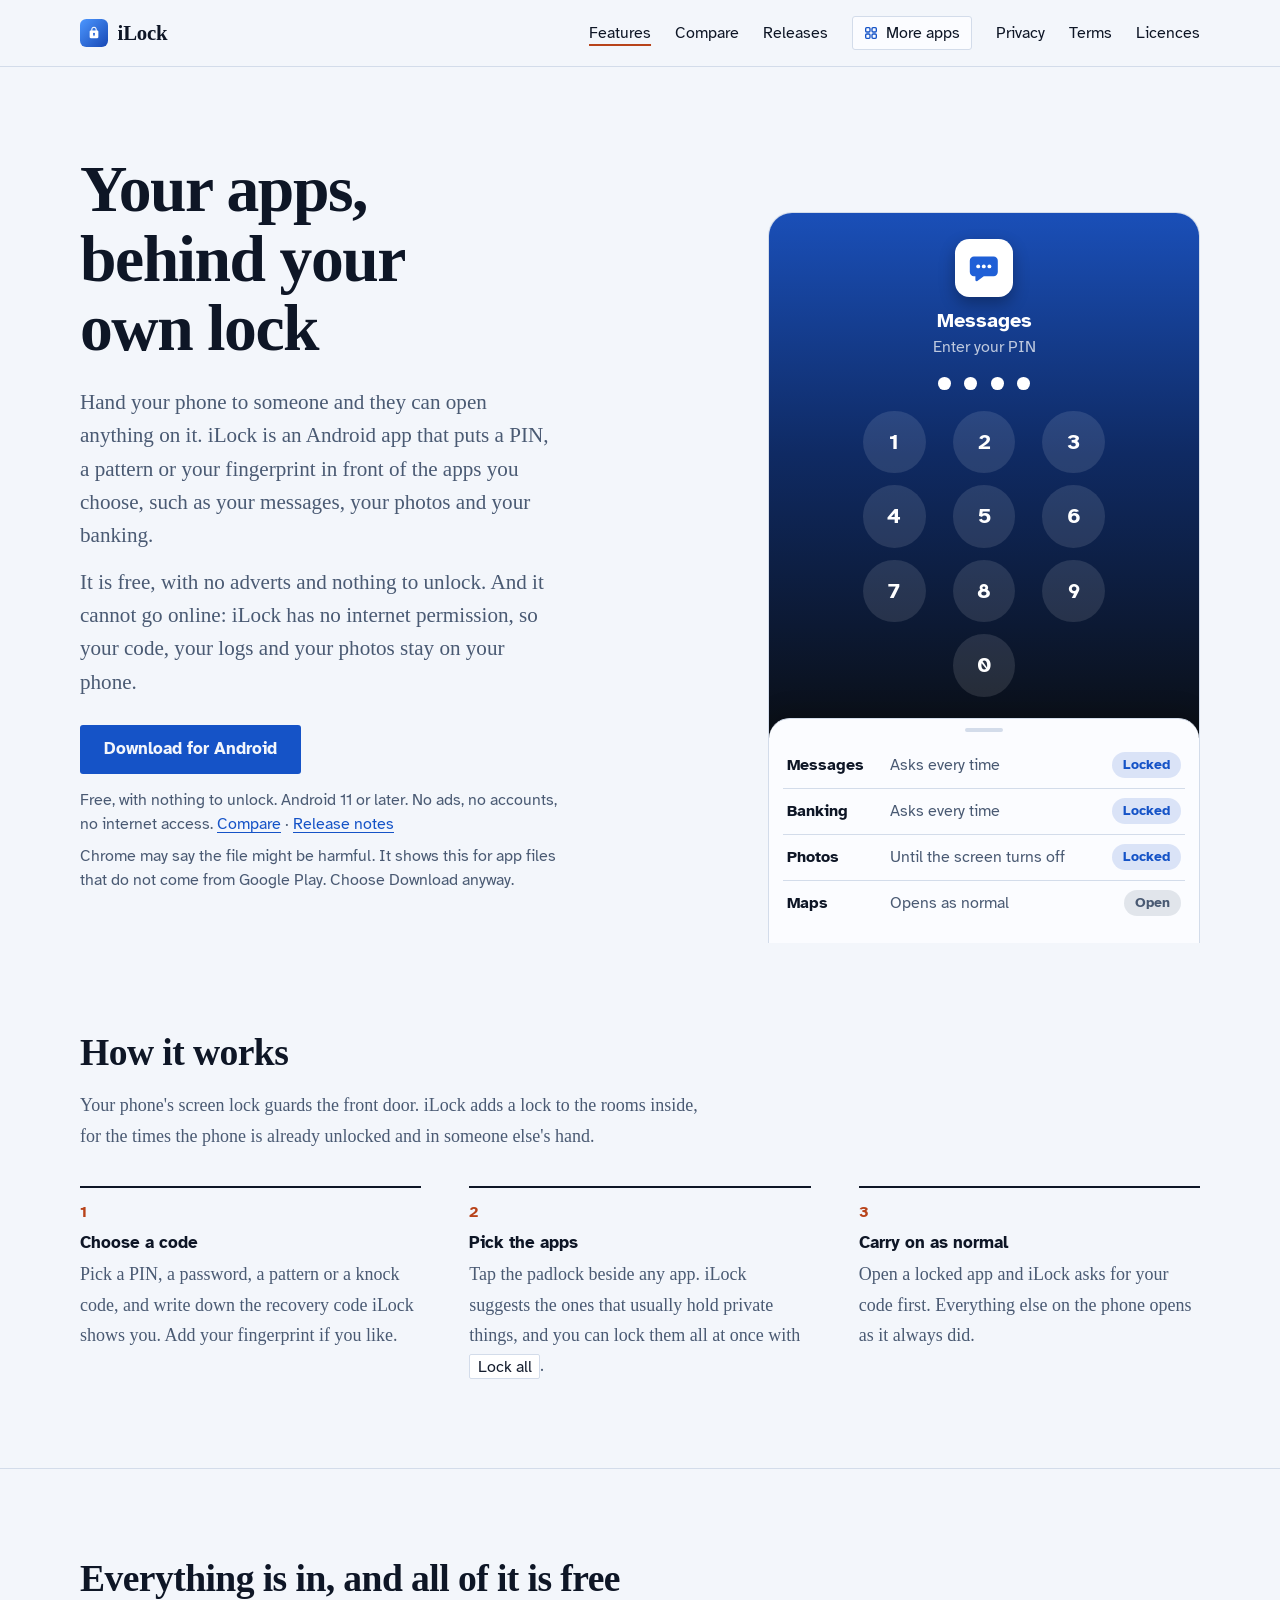
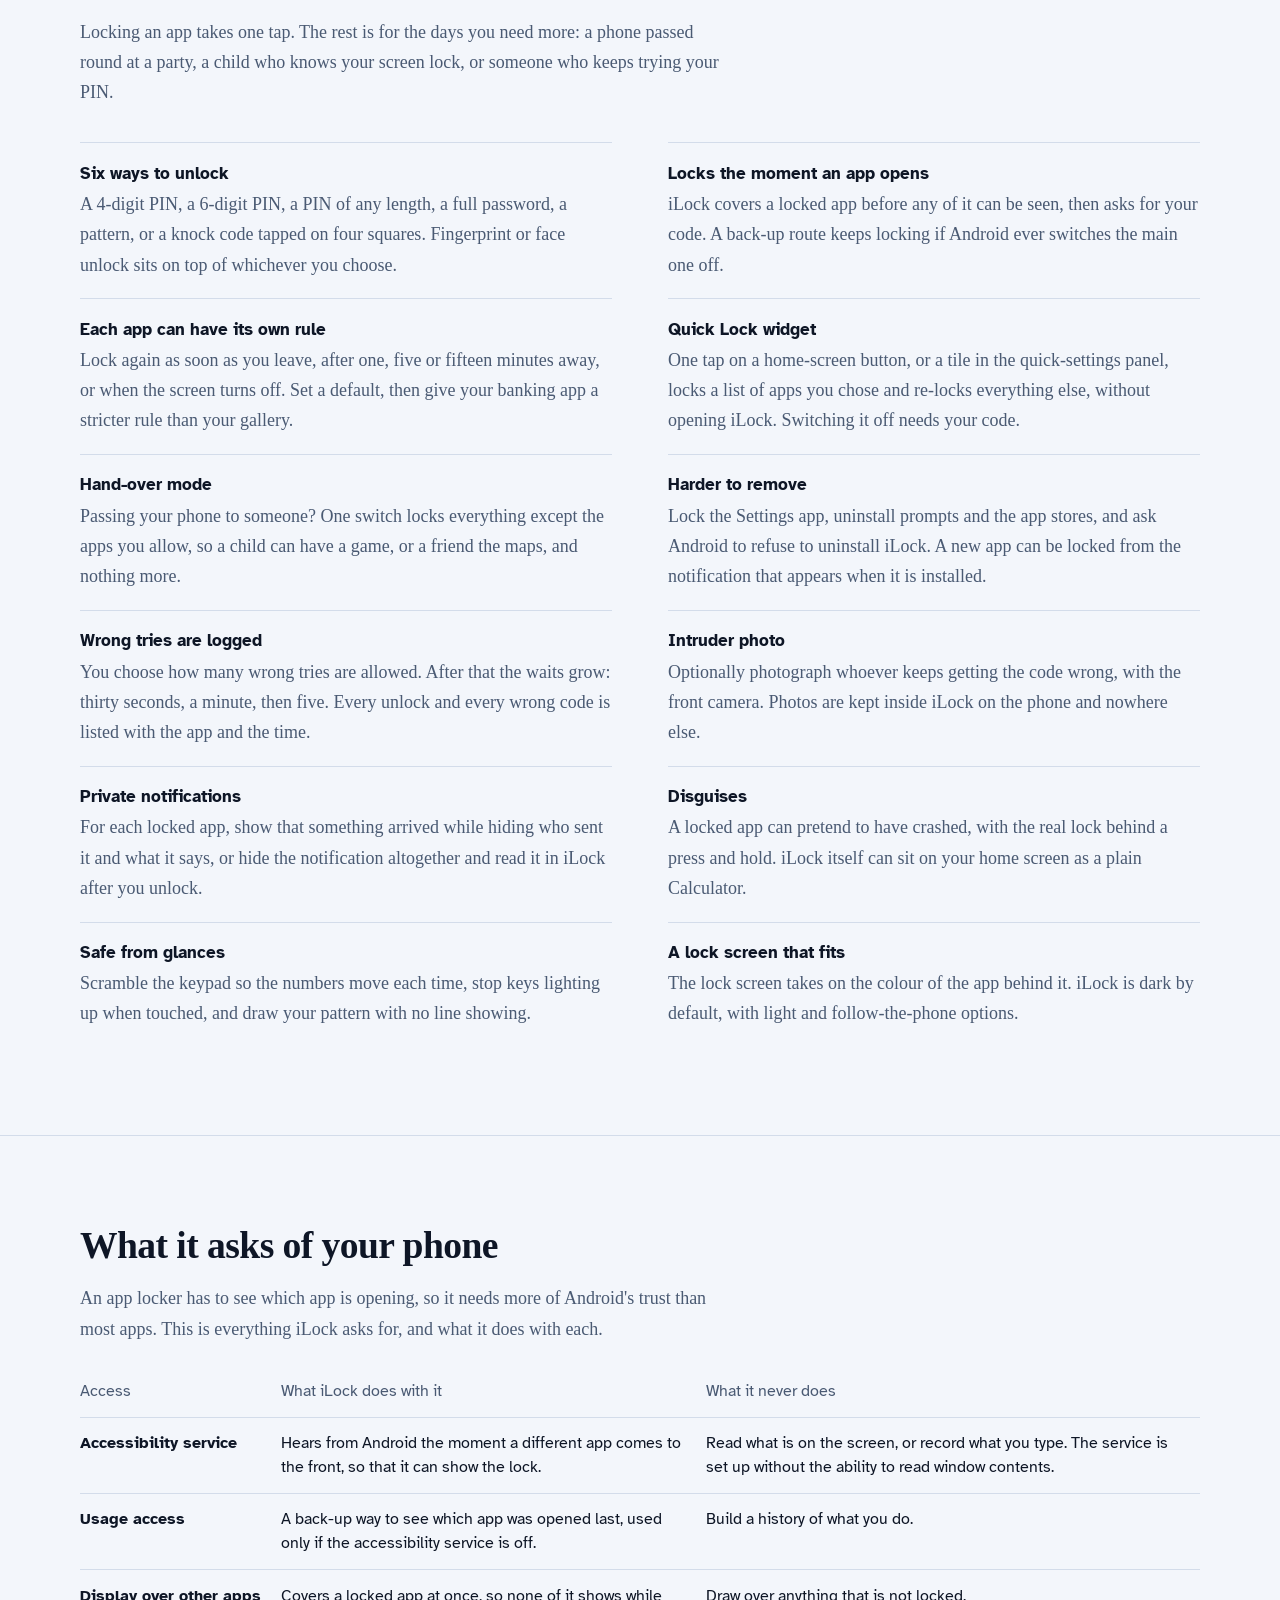
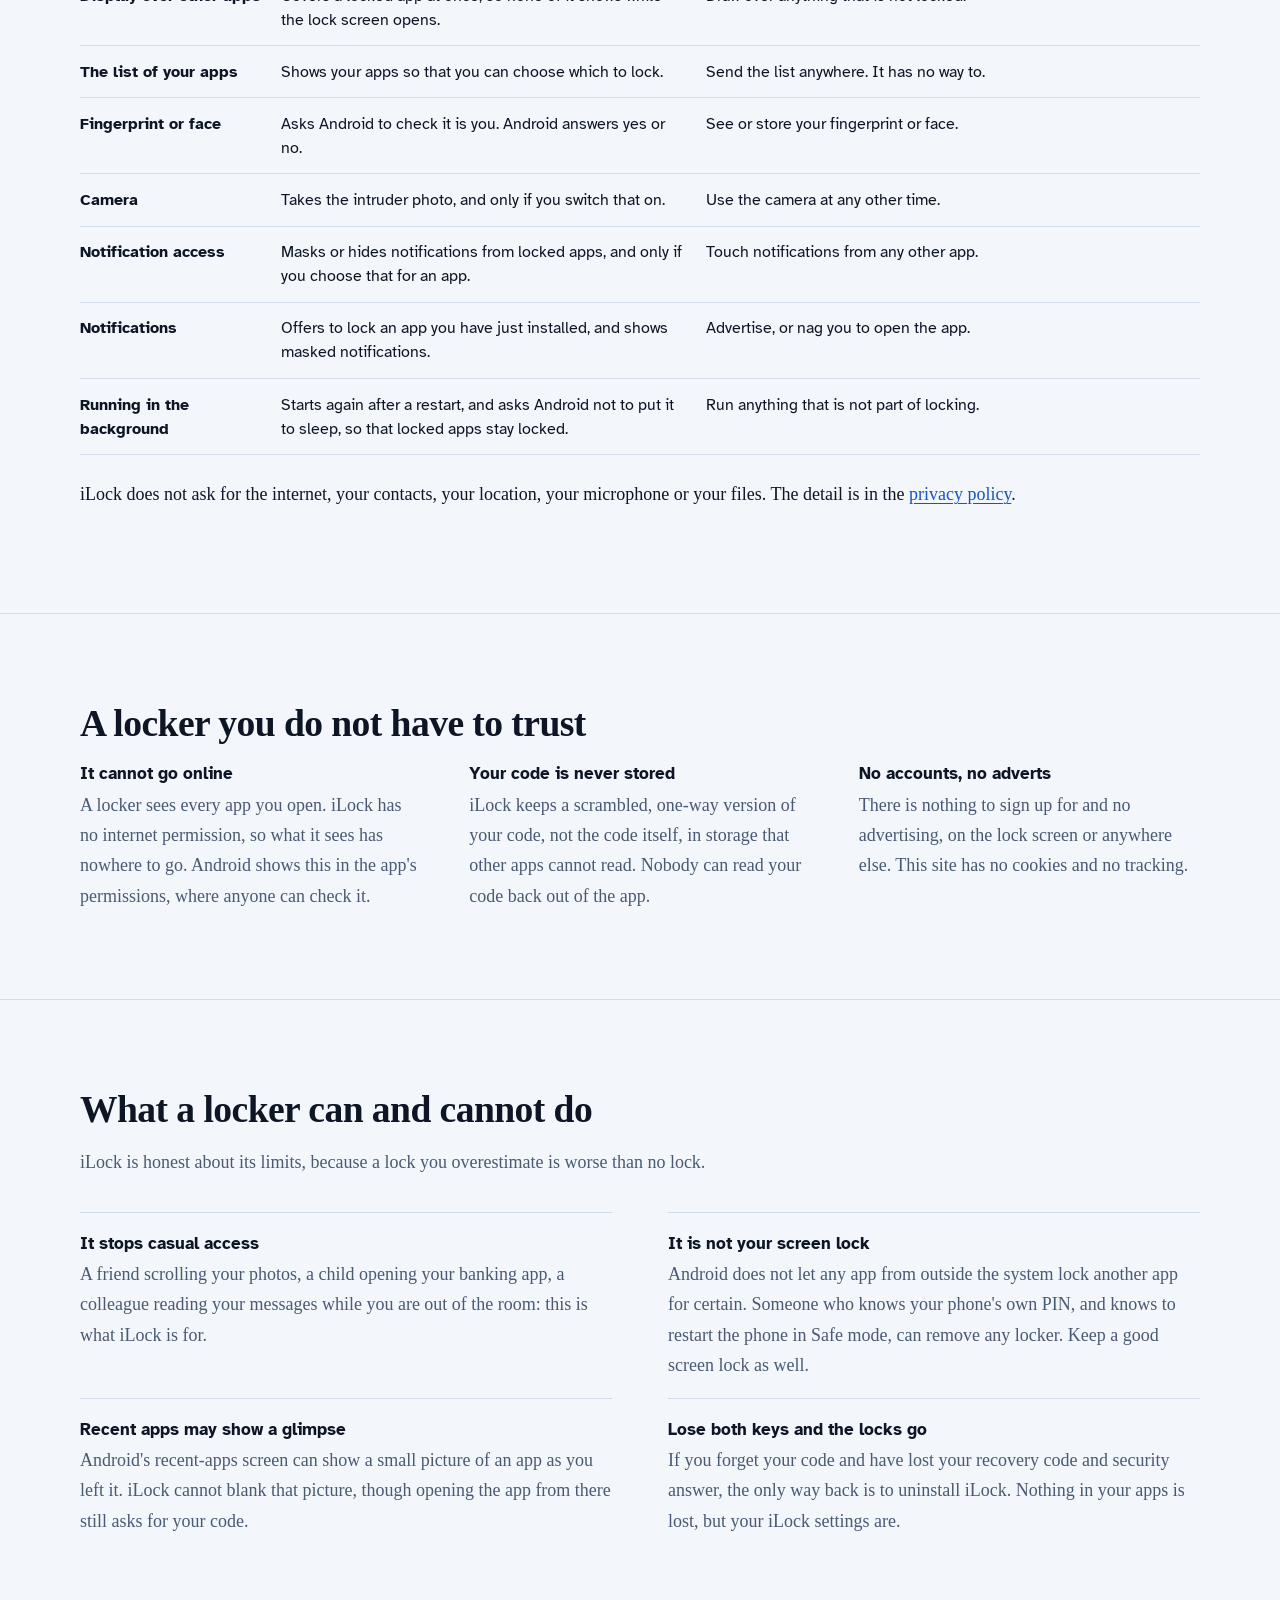
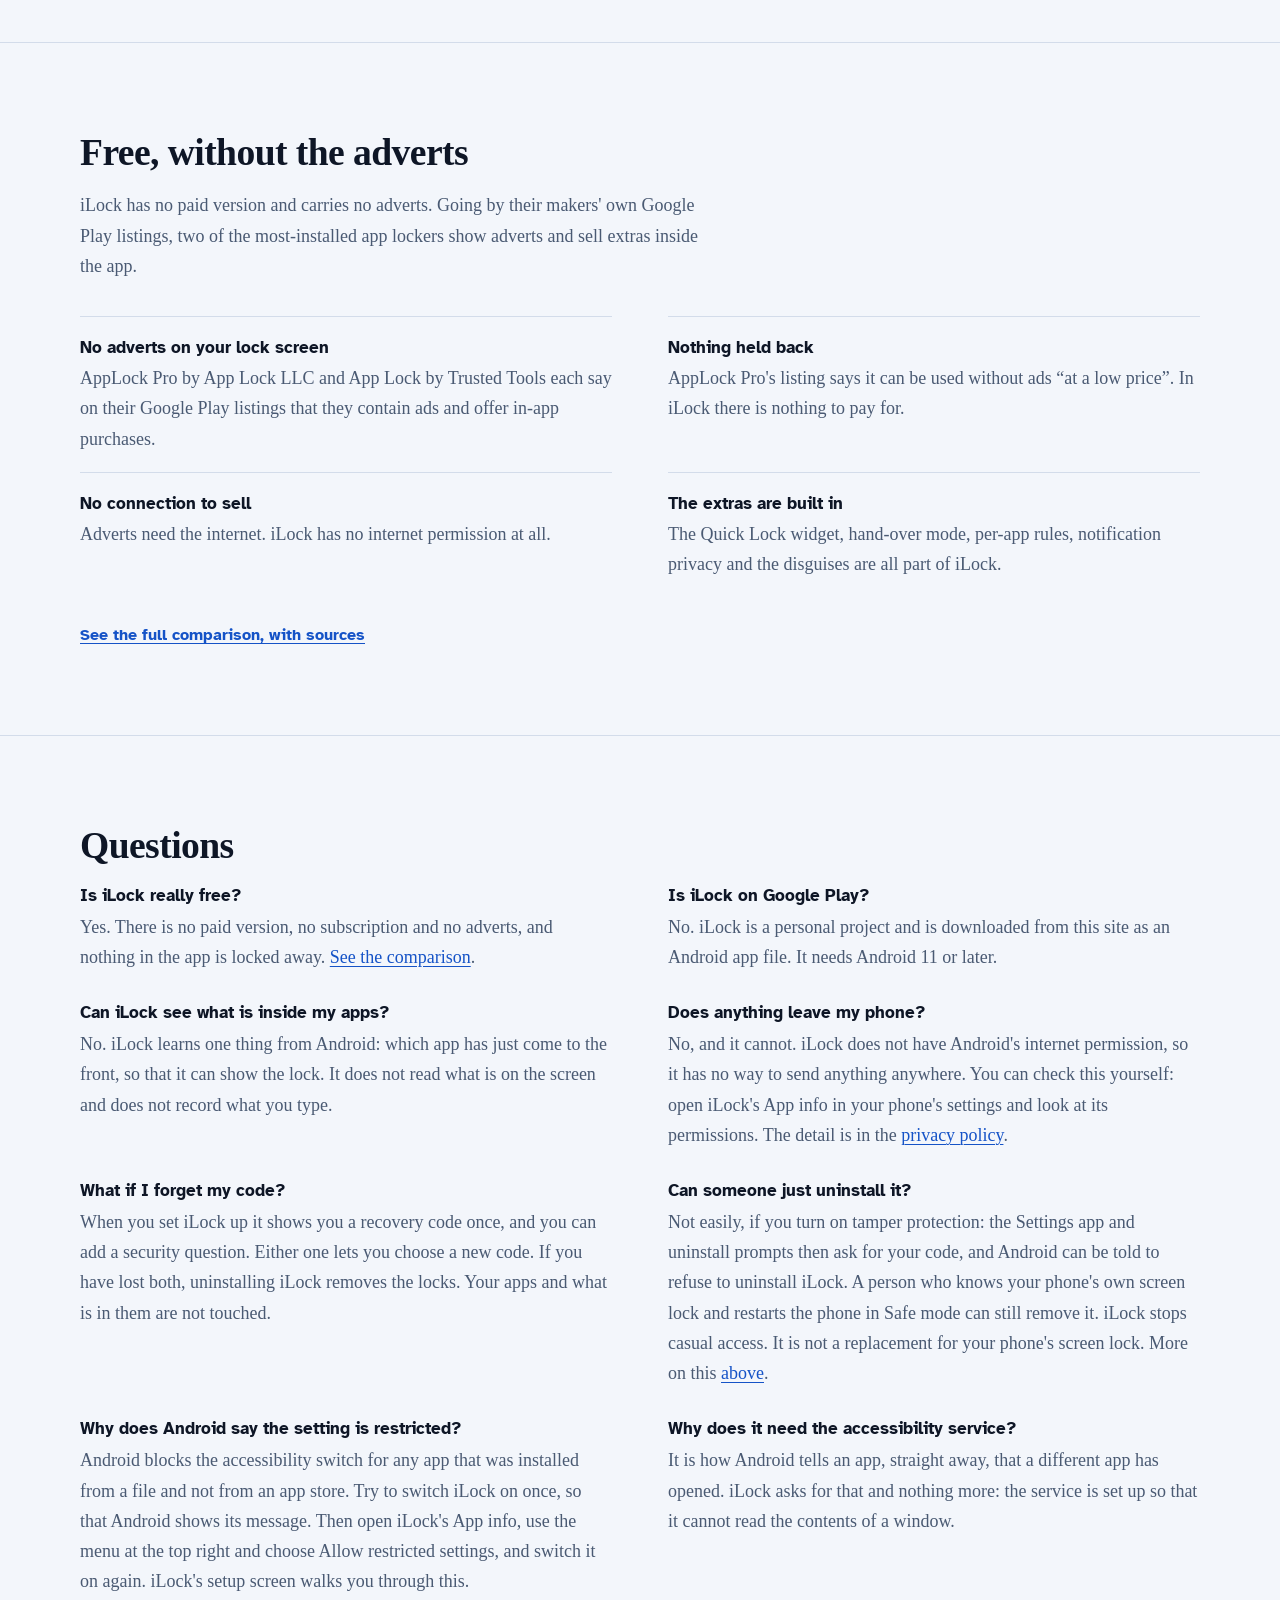
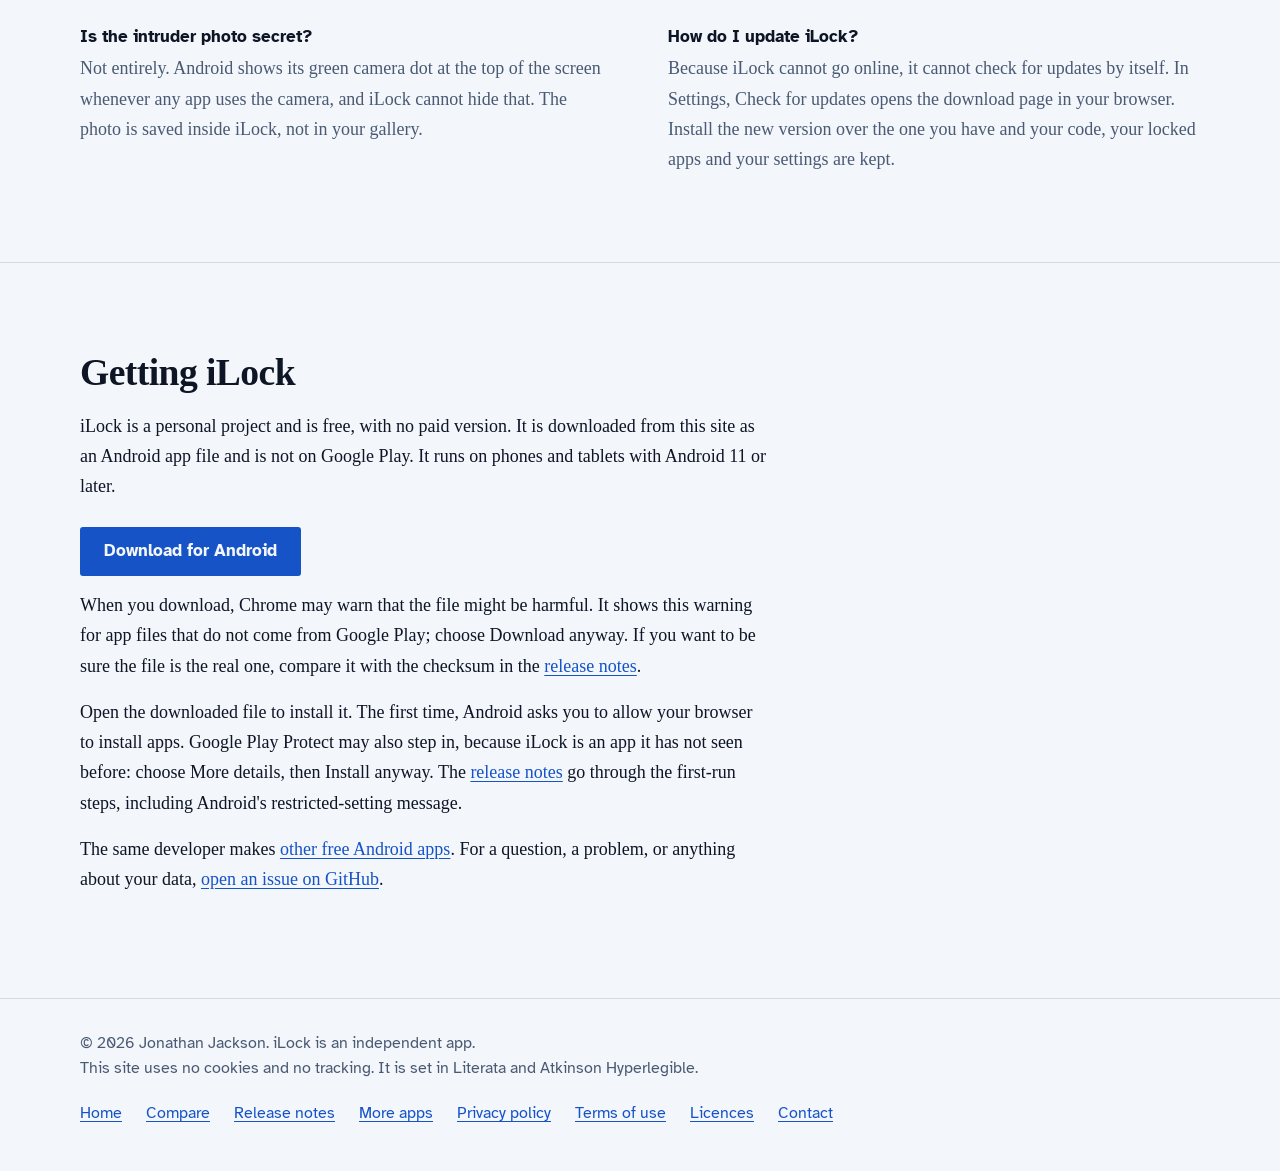
==== index.html @ 5038d16b "Add the iLock website" ====
<!DOCTYPE html>
<html lang="en-GB">
<head>
<meta charset="utf-8">
<meta name="viewport" content="width=device-width, initial-scale=1">
<title>iLock: a free app locker for Android that cannot go online</title>
<meta name="description" content="iLock puts a PIN, pattern or fingerprint in front of the apps you choose. Free, no adverts, and no internet permission, so nothing leaves your phone.">
<meta name="author" content="Jonathan Jackson">
<link rel="canonical" href="https://customgpter.github.io/ilock/">
<meta name="theme-color" content="#f3f6fb" media="(prefers-color-scheme: light)">
<meta name="theme-color" content="#0a0e14" media="(prefers-color-scheme: dark)">
<meta property="og:type" content="website">
<meta property="og:site_name" content="iLock">
<meta property="og:title" content="iLock: a free app locker for Android that cannot go online">
<meta property="og:description" content="iLock puts a PIN, pattern or fingerprint in front of the apps you choose. Free, no adverts, and no internet permission, so nothing leaves your phone.">
<meta property="og:url" content="https://customgpter.github.io/ilock/">
<meta property="og:image" content="https://customgpter.github.io/ilock/assets/og.png">
<meta property="og:image:width" content="1200">
<meta property="og:image:height" content="630">
<meta property="og:image:alt" content="The iLock padlock icon beside the words: an app locker that cannot go online">
<meta property="og:locale" content="en_GB">
<meta name="twitter:card" content="summary_large_image">
<link rel="icon" href="assets/favicon.svg" type="image/svg+xml">
<link rel="apple-touch-icon" href="assets/apple-touch-icon.png">
<link rel="preload" href="assets/fonts/literata-latin-700-normal.woff2" as="font" type="font/woff2" crossorigin>
<link rel="preload" href="assets/fonts/literata-latin-400-normal.woff2" as="font" type="font/woff2" crossorigin>
<link rel="stylesheet" href="assets/site.css?v=1">
<script type="application/ld+json">{"@context":"https://schema.org","@type":"SoftwareApplication","name":"iLock","url":"https://customgpter.github.io/ilock/","description":"iLock is an Android app locker. It puts a PIN, password, pattern, knock code or fingerprint in front of the apps you choose, and has no internet permission.","applicationCategory":"SecurityApplication","applicationSubCategory":"App locker","operatingSystem":"Android 11 or later","softwareVersion":"1.0.1","downloadUrl":"https://github.com/CustomGPTer/ilock/releases/latest/download/iLock.apk","releaseNotes":"https://customgpter.github.io/ilock/releases.html","offers":{"@type":"Offer","price":"0","priceCurrency":"GBP"},"inLanguage":"en-GB","image":"https://customgpter.github.io/ilock/assets/og.png","featureList":["Six ways to unlock","Locks the moment an app opens","Each app can have its own rule","Quick Lock widget","Hand-over mode","Harder to remove","Wrong tries are logged","Intruder photo","Private notifications","Disguises","Safe from glances","A lock screen that fits"],"author":{"@type":"Person","name":"Jonathan Jackson"}}</script>
<script type="application/ld+json">{"@context":"https://schema.org","@type":"WebSite","name":"iLock","url":"https://customgpter.github.io/ilock/","inLanguage":"en-GB"}</script>
<script type="application/ld+json">{"@context":"https://schema.org","@type":"FAQPage","mainEntity":[{"@type":"Question","name":"Is iLock really free?","acceptedAnswer":{"@type":"Answer","text":"Yes. There is no paid version, no subscription and no adverts, and nothing in the app is locked away."}},{"@type":"Question","name":"Is iLock on Google Play?","acceptedAnswer":{"@type":"Answer","text":"No. iLock is a personal project and is downloaded from this site as an Android app file. It needs Android 11 or later."}},{"@type":"Question","name":"Can iLock see what is inside my apps?","acceptedAnswer":{"@type":"Answer","text":"No. iLock learns one thing from Android: which app has just come to the front, so that it can show the lock. It does not read what is on the screen and does not record what you type."}},{"@type":"Question","name":"Does anything leave my phone?","acceptedAnswer":{"@type":"Answer","text":"No, and it cannot. iLock does not have Android's internet permission, so it has no way to send anything anywhere. You can check this yourself: open iLock's App info in your phone's settings and look at its permissions."}},{"@type":"Question","name":"What if I forget my code?","acceptedAnswer":{"@type":"Answer","text":"When you set iLock up it shows you a recovery code once, and you can add a security question. Either one lets you choose a new code. If you have lost both, uninstalling iLock removes the locks. Your apps and what is in them are not touched."}},{"@type":"Question","name":"Can someone just uninstall it?","acceptedAnswer":{"@type":"Answer","text":"Not easily, if you turn on tamper protection: the Settings app and uninstall prompts then ask for your code, and Android can be told to refuse to uninstall iLock. A person who knows your phone's own screen lock and restarts the phone in Safe mode can still remove it. iLock stops casual access. It is not a replacement for your phone's screen lock."}},{"@type":"Question","name":"Why does Android say the setting is restricted?","acceptedAnswer":{"@type":"Answer","text":"Android blocks the accessibility switch for any app that was installed from a file and not from an app store. Try to switch iLock on once, so that Android shows its message. Then open iLock's App info, use the menu at the top right and choose Allow restricted settings, and switch it on again. iLock's setup screen walks you through this."}},{"@type":"Question","name":"Why does it need the accessibility service?","acceptedAnswer":{"@type":"Answer","text":"It is how Android tells an app, straight away, that a different app has opened. iLock asks for that and nothing more: the service is set up so that it cannot read the contents of a window."}},{"@type":"Question","name":"Is the intruder photo secret?","acceptedAnswer":{"@type":"Answer","text":"Not entirely. Android shows its green camera dot at the top of the screen whenever any app uses the camera, and iLock cannot hide that. The photo is saved inside iLock, not in your gallery."}},{"@type":"Question","name":"How do I update iLock?","acceptedAnswer":{"@type":"Answer","text":"Because iLock cannot go online, it cannot check for updates by itself. In Settings, Check for updates opens the download page in your browser. Install the new version over the one you have and your code, your locked apps and your settings are kept."}}]}</script>
</head>
<body>
<a class="skip" href="#main">Skip to content</a>
<header class="masthead">
<div class="wrap">
<a class="brand" href="./" aria-label="iLock home"><svg viewBox="0 0 108 108" aria-hidden="true"><defs><linearGradient id="brand-il" x1="0" y1="0" x2="1" y2="1"><stop offset="0" stop-color="#4c97ff"/><stop offset="1" stop-color="#1748b5"/></linearGradient></defs><rect width="108" height="108" rx="24" fill="url(#brand-il)"/><g transform="translate(28.8 27.8) scale(2.1)"><path fill="#fff" d="M18 8h-1V6c0-2.76-2.24-5-5-5S7 3.24 7 6v2H6c-1.1 0-2 .9-2 2v10c0 1.1.9 2 2 2h12c1.1 0 2-.9 2-2V10c0-1.1-.9-2-2-2zM9 6c0-1.66 1.34-3 3-3s3 1.34 3 3v2H9V6z"/><path fill="#1f5fd6" d="M12 12.2a1.9 1.9 0 0 0-.9 3.57V17.6a.9.9 0 0 0 1.8 0v-1.83A1.9 1.9 0 0 0 12 12.2z"/></g></svg><span>iLock</span></a>
<nav aria-label="Main"><ul><li><a href="./#features" aria-current="page">Features</a></li><li><a href="compare.html">Compare</a></li><li><a href="releases.html">Releases</a></li><li><a class="more-apps" href="more-apps.html"><svg viewBox="0 0 24 24" aria-hidden="true"><rect x="4" y="4" width="6.5" height="6.5" rx="1.6"/><rect x="13.5" y="4" width="6.5" height="6.5" rx="1.6"/><rect x="4" y="13.5" width="6.5" height="6.5" rx="1.6"/><rect x="13.5" y="13.5" width="6.5" height="6.5" rx="1.6"/></svg>More apps</a></li><li><a href="privacy.html">Privacy</a></li><li><a href="terms.html">Terms</a></li><li><a href="licences.html">Licences</a></li></ul></nav>
</div>
</header>
<main id="main">
<div class="hero">
<div class="wrap hero-grid">
<div class="hero-copy">
<h1>Your apps, behind your own lock</h1>
<p class="lede">Hand your phone to someone and they can open anything on it. iLock is an Android app that puts a PIN, a pattern or your fingerprint in front of the apps you choose, such as your messages, your photos and your banking.</p>
<p class="lede">It is free, with no adverts and nothing to unlock. And it cannot go online: iLock has no internet permission, so your code, your logs and your photos stay on your phone.</p>
<p class="get"><a class="button" href="https://github.com/CustomGPTer/ilock/releases/latest/download/iLock.apk">Download for Android</a></p>
<p class="facts">Free, with nothing to unlock. Android 11 or later. No ads, no accounts, no internet access. <a href="compare.html">Compare</a> &middot; <a href="releases.html">Release notes</a></p>
<p class="facts">Chrome may say the file might be harmful. It shows this for app files that do not come from Google Play. Choose Download anyway.</p>
</div>
<div class="demo" role="img" aria-label="An example of iLock at work. The lock screen for an app called Messages asks for a PIN, with four dots filled in above a number pad. Below, a list shows Messages and Banking as locked, Photos as locked until the screen turns off, and Maps as open."><div class="lockscreen"><span class="ls-icon"><svg viewBox="0 0 24 24" aria-hidden="true"><path fill="#1f5fd6" d="M5 4h14a3 3 0 0 1 3 3v8a3 3 0 0 1-3 3h-7l-4.6 3.4A.9.9 0 0 1 6 20.7V18H5a3 3 0 0 1-3-3V7a3 3 0 0 1 3-3z"/><circle cx="8" cy="11" r="1.4" fill="#fff"/><circle cx="12" cy="11" r="1.4" fill="#fff"/><circle cx="16" cy="11" r="1.4" fill="#fff"/></svg></span><span class="ls-name">Messages</span><span class="ls-ask">Enter your PIN</span><div class="ls-dots"><i style="--i:0"></i><i style="--i:1"></i><i style="--i:2"></i><i style="--i:3"></i></div><div class="ls-keys"><span>1</span><span>2</span><span>3</span><span>4</span><span>5</span><span>6</span><span>7</span><span>8</span><span>9</span><span class="blank"></span><span>0</span><span class="blank"></span></div></div><div class="sheet"><ul class="rows"><li class="row" style="--j:0"><span class="k">Messages</span><span class="v">Asks every time</span><span class="t">Locked</span></li><li class="row" style="--j:1"><span class="k">Banking</span><span class="v">Asks every time</span><span class="t">Locked</span></li><li class="row" style="--j:2"><span class="k">Photos</span><span class="v">Until the screen turns off</span><span class="t">Locked</span></li><li class="row open" style="--j:3"><span class="k">Maps</span><span class="v">Opens as normal</span><span class="t">Open</span></li></ul></div></div>
</div>
</div>

<section id="how" aria-labelledby="how-h">
<div class="wrap">
<h2 id="how-h">How it works</h2>
<p class="intro">Your phone's screen lock guards the front door. iLock adds a lock to the rooms inside, for the times the phone is already unlocked and in someone else's hand.</p>
<ol class="steps">
<li><h3>Choose a code</h3><p>Pick a PIN, a password, a pattern or a knock code, and write down the recovery code iLock shows you. Add your fingerprint if you like.</p></li>
<li><h3>Pick the apps</h3><p>Tap the padlock beside any app. iLock suggests the ones that usually hold private things, and you can lock them all at once with <span class="path">Lock all</span>.</p></li>
<li><h3>Carry on as normal</h3><p>Open a locked app and iLock asks for your code first. Everything else on the phone opens as it always did.</p></li>
</ol>
</div>
</section>

<section id="features" aria-labelledby="features-h">
<div class="wrap">
<h2 id="features-h">Everything is in, and all of it is free</h2>
<p class="intro">Locking an app takes one tap. The rest is for the days you need more: a phone passed round at a party, a child who knows your screen lock, or someone who keeps trying your PIN.</p>
<dl class="features">
<div><dt>Six ways to unlock</dt><dd>A 4-digit PIN, a 6-digit PIN, a PIN of any length, a full password, a pattern, or a knock code tapped on four squares. Fingerprint or face unlock sits on top of whichever you choose.</dd></div>
<div><dt>Locks the moment an app opens</dt><dd>iLock covers a locked app before any of it can be seen, then asks for your code. A back-up route keeps locking if Android ever switches the main one off.</dd></div>
<div><dt>Each app can have its own rule</dt><dd>Lock again as soon as you leave, after one, five or fifteen minutes away, or when the screen turns off. Set a default, then give your banking app a stricter rule than your gallery.</dd></div>
<div><dt>Quick Lock widget</dt><dd>One tap on a home-screen button, or a tile in the quick-settings panel, locks a list of apps you chose and re-locks everything else, without opening iLock. Switching it off needs your code.</dd></div>
<div><dt>Hand-over mode</dt><dd>Passing your phone to someone? One switch locks everything except the apps you allow, so a child can have a game, or a friend the maps, and nothing more.</dd></div>
<div><dt>Harder to remove</dt><dd>Lock the Settings app, uninstall prompts and the app stores, and ask Android to refuse to uninstall iLock. A new app can be locked from the notification that appears when it is installed.</dd></div>
<div><dt>Wrong tries are logged</dt><dd>You choose how many wrong tries are allowed. After that the waits grow: thirty seconds, a minute, then five. Every unlock and every wrong code is listed with the app and the time.</dd></div>
<div><dt>Intruder photo</dt><dd>Optionally photograph whoever keeps getting the code wrong, with the front camera. Photos are kept inside iLock on the phone and nowhere else.</dd></div>
<div><dt>Private notifications</dt><dd>For each locked app, show that something arrived while hiding who sent it and what it says, or hide the notification altogether and read it in iLock after you unlock.</dd></div>
<div><dt>Disguises</dt><dd>A locked app can pretend to have crashed, with the real lock behind a press and hold. iLock itself can sit on your home screen as a plain Calculator.</dd></div>
<div><dt>Safe from glances</dt><dd>Scramble the keypad so the numbers move each time, stop keys lighting up when touched, and draw your pattern with no line showing.</dd></div>
<div><dt>A lock screen that fits</dt><dd>The lock screen takes on the colour of the app behind it. iLock is dark by default, with light and follow-the-phone options.</dd></div>
</dl>
</div>
</section>

<section id="permissions" aria-labelledby="permissions-h">
<div class="wrap">
<h2 id="permissions-h">What it asks of your phone</h2>
<p class="intro">An app locker has to see which app is opening, so it needs more of Android's trust than most apps. This is everything iLock asks for, and what it does with each.</p>
<div class="scroll">
<table>
<thead><tr><th scope="col">Access</th><th scope="col">What iLock does with it</th><th scope="col">What it never does</th></tr></thead>
<tbody>
<tr><th scope="row">Accessibility service</th><td>Hears from Android the moment a different app comes to the front, so that it can show the lock.</td><td>Read what is on the screen, or record what you type. The service is set up without the ability to read window contents.</td></tr>
<tr><th scope="row">Usage access</th><td>A back-up way to see which app was opened last, used only if the accessibility service is off.</td><td>Build a history of what you do.</td></tr>
<tr><th scope="row">Display over other apps</th><td>Covers a locked app at once, so none of it shows while the lock screen opens.</td><td>Draw over anything that is not locked.</td></tr>
<tr><th scope="row">The list of your apps</th><td>Shows your apps so that you can choose which to lock.</td><td>Send the list anywhere. It has no way to.</td></tr>
<tr><th scope="row">Fingerprint or face</th><td>Asks Android to check it is you. Android answers yes or no.</td><td>See or store your fingerprint or face.</td></tr>
<tr><th scope="row">Camera</th><td>Takes the intruder photo, and only if you switch that on.</td><td>Use the camera at any other time.</td></tr>
<tr><th scope="row">Notification access</th><td>Masks or hides notifications from locked apps, and only if you choose that for an app.</td><td>Touch notifications from any other app.</td></tr>
<tr><th scope="row">Notifications</th><td>Offers to lock an app you have just installed, and shows masked notifications.</td><td>Advertise, or nag you to open the app.</td></tr>
<tr><th scope="row">Running in the background</th><td>Starts again after a restart, and asks Android not to put it to sleep, so that locked apps stay locked.</td><td>Run anything that is not part of locking.</td></tr>
</tbody>
</table>
</div>
<p class="after-table">iLock does not ask for the internet, your contacts, your location, your microphone or your files. The detail is in the <a href="privacy.html">privacy policy</a>.</p>
</div>
</section>

<section id="privacy" aria-labelledby="privacy-h">
<div class="wrap">
<h2 id="privacy-h">A locker you do not have to trust</h2>
<ul class="plain">
<li><h3>It cannot go online</h3><p>A locker sees every app you open. iLock has no internet permission, so what it sees has nowhere to go. Android shows this in the app's permissions, where anyone can check it.</p></li>
<li><h3>Your code is never stored</h3><p>iLock keeps a scrambled, one-way version of your code, not the code itself, in storage that other apps cannot read. Nobody can read your code back out of the app.</p></li>
<li><h3>No accounts, no adverts</h3><p>There is nothing to sign up for and no advertising, on the lock screen or anywhere else. This site has no cookies and no tracking.</p></li>
</ul>
</div>
</section>

<section id="limits" aria-labelledby="limits-h">
<div class="wrap">
<h2 id="limits-h">What a locker can and cannot do</h2>
<p class="intro">iLock is honest about its limits, because a lock you overestimate is worse than no lock.</p>
<dl class="features">
<div><dt>It stops casual access</dt><dd>A friend scrolling your photos, a child opening your banking app, a colleague reading your messages while you are out of the room: this is what iLock is for.</dd></div>
<div><dt>It is not your screen lock</dt><dd>Android does not let any app from outside the system lock another app for certain. Someone who knows your phone's own PIN, and knows to restart the phone in Safe mode, can remove any locker. Keep a good screen lock as well.</dd></div>
<div><dt>Recent apps may show a glimpse</dt><dd>Android's recent-apps screen can show a small picture of an app as you left it. iLock cannot blank that picture, though opening the app from there still asks for your code.</dd></div>
<div><dt>Lose both keys and the locks go</dt><dd>If you forget your code and have lost your recovery code and security answer, the only way back is to uninstall iLock. Nothing in your apps is lost, but your iLock settings are.</dd></div>
</dl>
</div>
</section>

<section id="free" aria-labelledby="free-h">
<div class="wrap">
<h2 id="free-h">Free, without the adverts</h2>
<p class="intro">iLock has no paid version and carries no adverts. Going by their makers' own Google Play listings, two of the most-installed app lockers show adverts and sell extras inside the app.</p>
<dl class="features">
<div><dt>No adverts on your lock screen</dt><dd>AppLock Pro by App Lock LLC and App Lock by Trusted Tools each say on their Google Play listings that they contain ads and offer in-app purchases.</dd></div>
<div><dt>Nothing held back</dt><dd>AppLock Pro's listing says it can be used without ads &ldquo;at a low price&rdquo;. In iLock there is nothing to pay for.</dd></div>
<div><dt>No connection to sell</dt><dd>Adverts need the internet. iLock has no internet permission at all.</dd></div>
<div><dt>The extras are built in</dt><dd>The Quick Lock widget, hand-over mode, per-app rules, notification privacy and the disguises are all part of iLock.</dd></div>
</dl>
<p class="more"><a href="compare.html">See the full comparison, with sources</a></p>
</div>
</section>

<section id="questions" aria-labelledby="questions-h">
<div class="wrap">
<h2 id="questions-h">Questions</h2>
<div class="faq">
<div><h3>Is iLock really free?</h3><p>Yes. There is no paid version, no subscription and no adverts, and nothing in the app is locked away. <a href="compare.html">See the comparison</a>.</p></div><div><h3>Is iLock on Google Play?</h3><p>No. iLock is a personal project and is downloaded from this site as an Android app file. It needs Android 11 or later.</p></div><div><h3>Can iLock see what is inside my apps?</h3><p>No. iLock learns one thing from Android: which app has just come to the front, so that it can show the lock. It does not read what is on the screen and does not record what you type.</p></div><div><h3>Does anything leave my phone?</h3><p>No, and it cannot. iLock does not have Android's internet permission, so it has no way to send anything anywhere. You can check this yourself: open iLock's App info in your phone's settings and look at its permissions. The detail is in the <a href="privacy.html">privacy policy</a>.</p></div><div><h3>What if I forget my code?</h3><p>When you set iLock up it shows you a recovery code once, and you can add a security question. Either one lets you choose a new code. If you have lost both, uninstalling iLock removes the locks. Your apps and what is in them are not touched.</p></div><div><h3>Can someone just uninstall it?</h3><p>Not easily, if you turn on tamper protection: the Settings app and uninstall prompts then ask for your code, and Android can be told to refuse to uninstall iLock. A person who knows your phone's own screen lock and restarts the phone in Safe mode can still remove it. iLock stops casual access. It is not a replacement for your phone's screen lock. More on this <a href="#limits">above</a>.</p></div><div><h3>Why does Android say the setting is restricted?</h3><p>Android blocks the accessibility switch for any app that was installed from a file and not from an app store. Try to switch iLock on once, so that Android shows its message. Then open iLock's App info, use the menu at the top right and choose Allow restricted settings, and switch it on again. iLock's setup screen walks you through this.</p></div><div><h3>Why does it need the accessibility service?</h3><p>It is how Android tells an app, straight away, that a different app has opened. iLock asks for that and nothing more: the service is set up so that it cannot read the contents of a window.</p></div><div><h3>Is the intruder photo secret?</h3><p>Not entirely. Android shows its green camera dot at the top of the screen whenever any app uses the camera, and iLock cannot hide that. The photo is saved inside iLock, not in your gallery.</p></div><div><h3>How do I update iLock?</h3><p>Because iLock cannot go online, it cannot check for updates by itself. In Settings, Check for updates opens the download page in your browser. Install the new version over the one you have and your code, your locked apps and your settings are kept.</p></div>
</div>
</div>
</section>

<section id="get" aria-labelledby="get-h">
<div class="wrap"><div class="measure">
<h2 id="get-h">Getting iLock</h2>
<p>iLock is a personal project and is free, with no paid version. It is downloaded from this site as an Android app file and is not on Google Play. It runs on phones and tablets with Android 11 or later.</p>
<p class="get"><a class="button" href="https://github.com/CustomGPTer/ilock/releases/latest/download/iLock.apk">Download for Android</a></p>
<p>When you download, Chrome may warn that the file might be harmful. It shows this warning for app files that do not come from Google Play; choose Download anyway. If you want to be sure the file is the real one, compare it with the checksum in the <a href="releases.html#checking">release notes</a>.</p>
<p>Open the downloaded file to install it. The first time, Android asks you to allow your browser to install apps. Google Play Protect may also step in, because iLock is an app it has not seen before: choose More details, then Install anyway. The <a href="releases.html#installing">release notes</a> go through the first-run steps, including Android's restricted-setting message.</p>
<p>The same developer makes <a href="more-apps.html">other free Android apps</a>. For a question, a problem, or anything about your data, <a href="https://github.com/CustomGPTer/ilock/issues">open an issue on GitHub</a>.</p>
</div></div>
</section>
</main>
<footer class="colophon">
<div class="wrap">
<div>
<p>&copy; 2026 Jonathan Jackson. iLock is an independent app.</p>
<p>This site uses no cookies and no tracking. It is set in Literata and Atkinson Hyperlegible.</p>
</div>
<nav aria-label="Footer"><ul>
<li><a href="./">Home</a></li>
<li><a href="compare.html">Compare</a></li>
<li><a href="releases.html">Release notes</a></li>
<li><a href="more-apps.html">More apps</a></li>
<li><a href="privacy.html">Privacy policy</a></li>
<li><a href="terms.html">Terms of use</a></li>
<li><a href="licences.html">Licences</a></li>
<li><a href="https://github.com/CustomGPTer/ilock/issues">Contact</a></li>
</ul></nav>
</div>
</footer>
</body>
</html>
---- assets/site.css ----
@font-face{font-family:"Literata";src:url("fonts/literata-latin-400-normal.woff2") format("woff2");font-weight:400;font-style:normal;font-display:swap}
@font-face{font-family:"Literata";src:url("fonts/literata-latin-400-italic.woff2") format("woff2");font-weight:400;font-style:italic;font-display:swap}
@font-face{font-family:"Literata";src:url("fonts/literata-latin-700-normal.woff2") format("woff2");font-weight:700;font-style:normal;font-display:swap}
@font-face{font-family:"Atkinson Hyperlegible";src:url("fonts/atkinson-hyperlegible-latin-400-normal.woff2") format("woff2");font-weight:400;font-style:normal;font-display:swap}
@font-face{font-family:"Atkinson Hyperlegible";src:url("fonts/atkinson-hyperlegible-latin-700-normal.woff2") format("woff2");font-weight:700;font-style:normal;font-display:swap}

:root{
  --paper:#f3f6fb; --sheet:#fbfcff; --ink:#0e1626; --soft:#4a5a73; --rule:#d3dcea;
  --key:#1553c7; --mark:#b8431a; --label:#ffffff; --label-ink:#141d2e;
  --serif:"Literata",Georgia,"Times New Roman",serif;
  --sans:"Atkinson Hyperlegible",system-ui,-apple-system,"Segoe UI",Roboto,sans-serif;
  color-scheme:light dark;
}
@media (prefers-color-scheme:dark){
  :root{--paper:#0a0e14; --sheet:#111823; --ink:#e8eef8; --soft:#9fb0c9; --rule:#1f2b3d;
    --key:#6aa8ff; --mark:#ffb086; --label:#172131; --label-ink:#e8eef8}
}

*,*::before,*::after{box-sizing:border-box}
html{-webkit-text-size-adjust:100%;scroll-behavior:smooth}
@media (prefers-reduced-motion:reduce){html{scroll-behavior:auto}}
body{margin:0;background:var(--paper);color:var(--ink);font:400 1.125rem/1.68 var(--serif);text-rendering:optimizeLegibility}
img,svg{max-width:100%;display:block}
a{color:var(--key);text-decoration-thickness:.06em;text-underline-offset:.18em}
a:hover{text-decoration-thickness:.12em}
:focus-visible{outline:3px solid var(--mark);outline-offset:3px;border-radius:2px}
code{font:.9em/1 ui-monospace,SFMono-Regular,Menlo,Consolas,monospace;overflow-wrap:anywhere}
.skip{position:absolute;left:-999px;top:0;background:var(--ink);color:var(--paper);padding:.6rem 1rem;z-index:10}
.skip:focus{left:.5rem;top:.5rem}

.wrap{width:min(70rem,100% - 2.5rem);margin-inline:auto}
.measure{max-width:43rem}

/* ---------- masthead */
.masthead{border-bottom:1px solid var(--rule)}
.masthead .wrap{display:flex;flex-wrap:wrap;align-items:center;justify-content:space-between;gap:.5rem 2rem;padding-block:1rem}
.brand{display:inline-flex;align-items:center;gap:.6rem;font:700 1.3rem/1 var(--serif);color:var(--ink);text-decoration:none;letter-spacing:-.01em}
.brand svg{width:1.75rem;height:1.75rem;flex:none}
.masthead nav ul{display:flex;flex-wrap:wrap;gap:.25rem 1.5rem;list-style:none;margin:0;padding:0;font:400 1rem/1.4 var(--sans)}
.masthead nav a{color:var(--ink);text-decoration:none;padding-block:.35rem;display:inline-block}
.masthead nav a:hover,.masthead nav a[aria-current="page"]{text-decoration:underline;text-decoration-color:var(--mark);text-decoration-thickness:.14em;text-underline-offset:.4em}

/* ---------- hero */
.hero{padding-block:clamp(2.5rem,7vw,5.5rem) 0}
.hero-grid{display:grid;gap:clamp(2rem,5vw,4rem);align-items:end}
@media (min-width:60rem){.hero-grid{grid-template-columns:minmax(0,5fr) minmax(0,6fr)}}
.hero-copy{padding-bottom:clamp(1rem,4vw,3.5rem)}
h1{font:700 clamp(2.5rem,6.2vw,4.1rem)/1.06 var(--serif);letter-spacing:-.022em;margin:0 0 1.4rem;text-wrap:balance}
.lede{font-size:clamp(1.15rem,2.1vw,1.32rem);line-height:1.58;color:var(--soft);margin:0 0 1.4rem;max-width:33rem}
.facts{font:400 1rem/1.5 var(--sans);color:var(--soft);margin:0}

/* the demo: the one place the page shows off */
.demo{font:400 clamp(.82rem,1.5vw,1rem)/1.3 var(--sans);width:100%;max-width:27rem;margin-inline:auto;border:1px solid var(--rule);border-bottom:0;border-radius:1.5em 1.5em 0 0;background:var(--sheet);overflow:hidden}
@media (min-width:60rem){.demo{margin-inline:auto 0}}
.lockscreen{color:#fff;padding:1.6em 1.2em 2.6em;text-align:center;background:linear-gradient(180deg,#1a4fb8 0,#0f2a63 46%,#0a0e14 100%)}
.ls-icon{display:grid;place-items:center;width:3.6em;height:3.6em;margin:0 auto .7em;border-radius:.9em;background:#fff;box-shadow:0 .4em 1em rgba(0,0,0,.3)}
.ls-icon svg{width:2.1em;height:2.1em}
.ls-name{display:block;font-weight:700;font-size:1.25em}
.ls-ask{display:block;color:rgba(255,255,255,.72);margin-top:.2em}
.ls-dots{display:flex;justify-content:center;gap:.85em;margin:1.2em 0 1.3em}
.ls-dots i{width:.8em;height:.8em;border-radius:50%;background:#fff}
.ls-keys{display:grid;grid-template-columns:repeat(3,2.9em);gap:.55em 1.25em;justify-content:center;font-size:1.35em}
.ls-keys span{display:grid;place-items:center;height:2.9em;border-radius:50%;background:rgba(255,255,255,.11);font-weight:700}
.ls-keys .blank{background:none}
.sheet{position:relative;border-top:1px solid var(--rule);border-radius:1.3em 1.3em 0 0;margin-top:-1.3em;background:var(--sheet);padding:1.5em .9em 1.1em;box-shadow:0 -.5em 1.4em rgba(0,0,0,.14)}
.sheet::before{content:"";position:absolute;left:50%;top:.6em;width:2.4em;height:.26em;margin-left:-1.2em;border-radius:1em;background:var(--rule)}
.rows{list-style:none;margin:0;padding:0}
.row{display:grid;grid-template-columns:minmax(0,5.6em) minmax(0,1fr) auto;align-items:center;gap:.8em;padding:.6em .25em;border-bottom:1px solid var(--rule)}
.row:last-child{border-bottom:0}
.row .k{font-weight:700;white-space:nowrap}
.row .v{color:var(--soft);min-width:0;overflow:hidden;text-overflow:ellipsis;white-space:nowrap}
.row .t{font-weight:700;font-size:.85em;border-radius:2em;padding:.3em .8em;white-space:nowrap;background:color-mix(in srgb,var(--key) 14%,transparent);color:var(--key)}
.row.open .t{background:color-mix(in srgb,var(--soft) 14%,transparent);color:var(--soft)}
@media (prefers-reduced-motion:no-preference){
  .ls-dots i{animation:press .3s ease both;animation-delay:calc(var(--i) * 420ms + 900ms)}
  .row{animation:shelve .6s cubic-bezier(.2,.8,.25,1) both;animation-delay:calc(var(--j,0) * 90ms + 300ms)}
  .row .t{animation:tagin .4s ease both;animation-delay:calc(var(--j,0) * 200ms + 1.2s)}
  @keyframes press{from{background:rgba(255,255,255,.25);transform:scale(.7)}to{background:#fff;transform:none}}
  @keyframes shelve{from{opacity:0;transform:translateY(-1.1rem)}60%{opacity:1}to{opacity:1;transform:none}}
  @keyframes tagin{from{opacity:0;transform:translateX(.6em)}to{opacity:1;transform:none}}
}

/* ---------- sections */
section{padding-block:clamp(3rem,7vw,5.5rem)}
section + section{border-top:1px solid var(--rule)}
h2{font:700 clamp(1.7rem,3.4vw,2.35rem)/1.15 var(--serif);letter-spacing:-.015em;margin:0 0 1rem;text-wrap:balance}
h3{font:700 1.08rem/1.35 var(--sans);margin:0 0 .3rem}
p{margin:0 0 1rem}
.intro{color:var(--soft);max-width:40rem;margin-bottom:2.2rem}

.steps{list-style:none;counter-reset:s;margin:0;padding:0;display:grid;gap:2rem 3rem}
@media (min-width:52rem){.steps{grid-template-columns:repeat(3,minmax(0,1fr))}}
.steps li{counter-increment:s;border-top:2px solid var(--ink);padding-top:1rem}
.steps li::before{content:counter(s);font:700 1rem/1 var(--sans);color:var(--mark);display:block;margin-bottom:.7rem}
.steps p{margin:0;color:var(--soft)}
.path{font:400 1rem/1.5 var(--sans);background:var(--label);color:var(--label-ink);border:1px solid var(--rule);border-radius:2px;padding:.1rem .45rem;white-space:nowrap}

.features{display:grid;gap:0 3.5rem;margin:0}
@media (min-width:46rem){.features{grid-template-columns:repeat(2,minmax(0,1fr))}}
.features div{padding:1.15rem 0;border-top:1px solid var(--rule)}
.features dt{font:700 1.08rem/1.35 var(--sans)}
.features dd{margin:.25rem 0 0;color:var(--soft)}

.scroll{overflow-x:auto}
table{width:100%;border-collapse:collapse;font:400 1rem/1.5 var(--sans)}
th,td{text-align:left;vertical-align:top;padding:.85rem 1.2rem .85rem 0;border-top:1px solid var(--rule)}
thead th{border-top:0;color:var(--soft);font-weight:400;padding-top:0}
tbody th{font-weight:700;min-width:11rem}
tr:last-child>*{border-bottom:1px solid var(--rule)}

.plain{list-style:none;margin:0;padding:0;display:grid;gap:1.6rem 3rem}
@media (min-width:52rem){.plain{grid-template-columns:repeat(3,minmax(0,1fr))}}
.plain p{color:var(--soft);margin:0}

.faq{display:grid;gap:1.8rem 3.5rem}
@media (min-width:52rem){.faq{grid-template-columns:repeat(2,minmax(0,1fr))}}
.faq p{color:var(--soft);margin:0}

/* ---------- document pages */
.doc{padding-block:clamp(2.5rem,6vw,4.5rem) clamp(3rem,7vw,5rem)}
.doc h1{font-size:clamp(2.2rem,5vw,3.2rem)}
.doc .lede{max-width:none}
.doc h2{font-size:1.5rem;margin-top:2.8rem;scroll-margin-top:1.5rem}
.doc h3{margin-top:1.6rem}
.doc ul{padding-left:1.25rem;margin:0 0 1rem}
.doc li{margin:.4rem 0}
.contents{font:400 1rem/1.5 var(--sans);border-block:1px solid var(--rule);padding-block:1rem;margin-block:2rem}
.contents ul{list-style:none;margin:.4rem 0 0;padding:0;columns:2 14rem;column-gap:2rem}
.contents li{margin:.2rem 0;break-inside:avoid}
.note{border-left:3px solid var(--mark);padding:.2rem 0 .2rem 1.1rem;color:var(--soft)}

/* ---------- download and release notes */
.button{display:inline-block;background:var(--key);color:var(--paper);font:700 1.05rem/1.2 var(--sans);text-decoration:none;padding:.9rem 1.5rem;border-radius:3px}
.button:hover{text-decoration:underline;text-decoration-thickness:.1em;text-underline-offset:.22em}
.get{margin:1.6rem 0 .9rem}
.get .facts{margin-top:.9rem}
.facts + .facts{margin-top:.5rem}
.lede + .lede{margin-top:-.6rem}
.more{margin:1.6rem 0 0;font:700 1rem/1.5 var(--sans)}
.cmp{min-width:56rem;margin:1.4rem 0 1rem}
.cmp th,.cmp td{padding:.8rem .9rem}
.cmp thead th{color:var(--ink);font-weight:700;vertical-align:bottom;padding-top:.8rem}
.cmp small{display:block;font-weight:400;font-size:.82rem;line-height:1.35;color:var(--soft)}
.cmp tbody th{min-width:13rem;padding-left:0}
.cmp thead th:first-child{padding-left:0}
.cmp .ours{background:var(--sheet);box-shadow:inset 1px 0 var(--rule),inset -1px 0 var(--rule)}
.yes{color:var(--key);font-weight:700}
.pay{color:var(--mark);font-weight:700}
.na{color:var(--soft)}
.kinds td{font-weight:400;min-width:9.5rem}
.cmp .app{display:none}
.key{font:400 .95rem/1.55 var(--sans);color:var(--soft);margin:0 0 .6rem}
@media (max-width:54rem){
  .cmp{min-width:0}
  .cmp thead{position:absolute;width:1px;height:1px;overflow:hidden;clip-path:inset(50%)}
  .cmp tbody,.cmp tr,.cmp th,.cmp td{display:block}
  .cmp tr{padding:1rem 0;border-top:1px solid var(--rule)}
  .cmp th,.cmp td{border:0;padding:0}
  .cmp tbody th{min-width:0;margin-bottom:.55rem}
  .cmp td{display:grid;grid-template-columns:8.5rem 1fr;gap:.75rem;padding:.22rem 0}
  .cmp .app{display:block;font-weight:400;color:var(--soft)}
  .cmp .ours{background:none;box-shadow:none}
  .cmp .ours .app{color:var(--ink);font-weight:700}
  .kinds td{grid-template-columns:1fr;gap:0;padding:.35rem 0;min-width:0}
  .kinds .app{font-weight:700;color:var(--ink)}
}
.sum{font-size:.95rem;overflow-wrap:anywhere}
.release{border-top:1px solid var(--rule);margin-top:2.4rem;padding-top:1.9rem;scroll-margin-top:1rem}
.doc .release h2{margin-top:0}
.contents + .release{border-top:0;margin-top:0;padding-top:.4rem}
.ver{font:700 .86rem/1 var(--sans);letter-spacing:.09em;text-transform:uppercase;color:var(--mark);margin:0 0 .6rem}
.when{font:400 .98rem/1.5 var(--sans);color:var(--soft);margin:-.35rem 0 .2rem}
.tag{display:inline-block;background:var(--label);color:var(--label-ink);border:1px solid var(--rule);border-radius:2px;font-weight:700;font-size:.78rem;letter-spacing:.06em;text-transform:uppercase;padding:.05rem .45rem;margin-right:.6rem}
.doc .release h3{font:700 .8rem/1.3 var(--sans);letter-spacing:.09em;text-transform:uppercase;color:var(--soft);margin:1.25rem 0 .2rem}
.release ul{margin-bottom:0}

/* ---------- other apps */
.doc .apps{list-style:none;margin:2.4rem 0 0;padding:0;display:grid;gap:1.4rem}
.doc .apps li{margin:0}
@media (min-width:54rem){.apps{grid-template-columns:repeat(2,minmax(0,1fr))}}
.card{background:var(--sheet);border:1px solid var(--rule);border-radius:6px;padding:1.6rem 1.6rem 1.4rem;display:flex;flex-direction:column}
.card-head{display:flex;align-items:center;gap:1.1rem;margin-bottom:1rem}
.card-head svg{width:4rem;height:4rem;flex:none;border-radius:22%}
.doc .card h2{font-size:1.6rem;margin:0}
.card .line{font:400 1rem/1.4 var(--sans);color:var(--soft);margin:.15rem 0 0}
.card > p{color:var(--soft)}
.card .get{margin:auto 0 .7rem;padding-top:.6rem}
.card .when{margin:auto 0 .5rem;padding-top:.6rem}
.card .facts{margin:0}
.doc .apps + .measure h2{margin-top:3.2rem}

/* ---------- colophon */
.colophon{border-top:1px solid var(--rule);font:400 .98rem/1.6 var(--sans);color:var(--soft)}
.colophon .wrap{display:flex;flex-wrap:wrap;justify-content:space-between;gap:1rem 3rem;padding-block:2rem 2.6rem}
.colophon ul{display:flex;flex-wrap:wrap;gap:.3rem 1.5rem;list-style:none;margin:0;padding:0}
.colophon p{margin:0}
.after-table{margin-top:1.5rem}

/* ---------- more apps, and fixes for phones */
.masthead nav ul{align-items:center}
.masthead nav a.more-apps{display:inline-flex;align-items:center;gap:.45rem;border:1px solid var(--rule);border-radius:3px;background:var(--sheet);padding:.3rem .7rem .3rem .6rem}
.masthead nav a.more-apps svg{width:1em;height:1em;flex:none;fill:none;stroke:var(--key);stroke-width:2;stroke-linecap:round;stroke-linejoin:round}
.masthead nav a.more-apps:hover,.masthead nav a.more-apps[aria-current="page"]{text-decoration:none;border-color:var(--key)}
/* On a phone the legal pages are reached from the foot of the page, which keeps the header to one line. */
@media (max-width:40rem){.masthead nav ul{gap:.25rem .75rem;font-size:.95rem}.masthead nav a.more-apps{padding:.28rem .6rem .28rem .5rem;gap:.38rem}.masthead nav li:nth-last-child(-n+3){display:none}}
@media (max-width:23.5rem){.masthead nav ul{gap:.25rem .65rem}.masthead nav a.more-apps svg{display:none}.masthead nav a.more-apps{padding-inline:.6rem}}
.doc .mapps{list-style:none;margin:2.4rem 0 0;padding:0;display:grid;gap:1.4rem}
@media (min-width:50rem){.doc .mapps{grid-template-columns:repeat(2,minmax(0,1fr))}}
.doc .mapp{margin:0;display:flex;flex-direction:column;background:var(--sheet);border:1px solid var(--rule);border-radius:6px;overflow:hidden}
.mapp-cover{position:relative;height:6.5rem;background:linear-gradient(135deg,var(--b),var(--b2));overflow:hidden}
.mapp-cover svg{position:absolute;right:-1.2rem;top:-1.6rem;width:11rem;height:11rem;max-width:none;opacity:.22}
.mapp-body{display:flex;flex-direction:column;flex:1;padding:0 1.5rem 1.4rem}
.mapp-icon{width:4.25rem;height:4.25rem;border-radius:1rem;margin-top:-2.1rem;position:relative;box-shadow:0 0 0 4px var(--sheet)}
.doc .mapp h2{font-size:1.6rem;margin:.9rem 0 .1rem}
.mapp-kind{font:400 1rem/1.4 var(--sans);color:var(--soft);margin:0 0 .8rem}
.mapp-say{color:var(--soft);margin:0 0 1.2rem}
.mapp-go{display:flex;flex-wrap:wrap;align-items:center;gap:.7rem 1.4rem;margin:auto 0 0;font:700 1rem/1.4 var(--sans)}
.mapp-go .button{font-size:1rem;padding:.75rem 1.15rem}
.mapp-needs{font:400 .92rem/1.5 var(--sans);color:var(--soft);margin:.9rem 0 0}
.doc .mapps + .measure h2{margin-top:3.2rem}
.doc a{overflow-wrap:anywhere}
.colophon li a{display:inline-block;padding-block:.2rem}
/* On a phone a table becomes a stack: the row's name, then its cells side by side. */
@media (max-width:40rem){
  table:not(.cmp),table:not(.cmp) thead,table:not(.cmp) tbody{display:block}
  table:not(.cmp) tr{display:flex;flex-wrap:wrap;gap:.3rem 1.1rem;padding:.9rem 0;border-top:1px solid var(--rule)}
  table:not(.cmp) thead tr{border-top:0;padding-top:0}
  table:not(.cmp) tbody tr:last-child{border-bottom:1px solid var(--rule)}
  table:not(.cmp) th,table:not(.cmp) td{display:block;border:0;padding:0;flex:1 1 0;min-width:0;overflow-wrap:break-word}
  table:not(.cmp) tr>:first-child{flex:0 0 100%;min-width:0}
}
/* ---------- end of more apps, and fixes for phones */
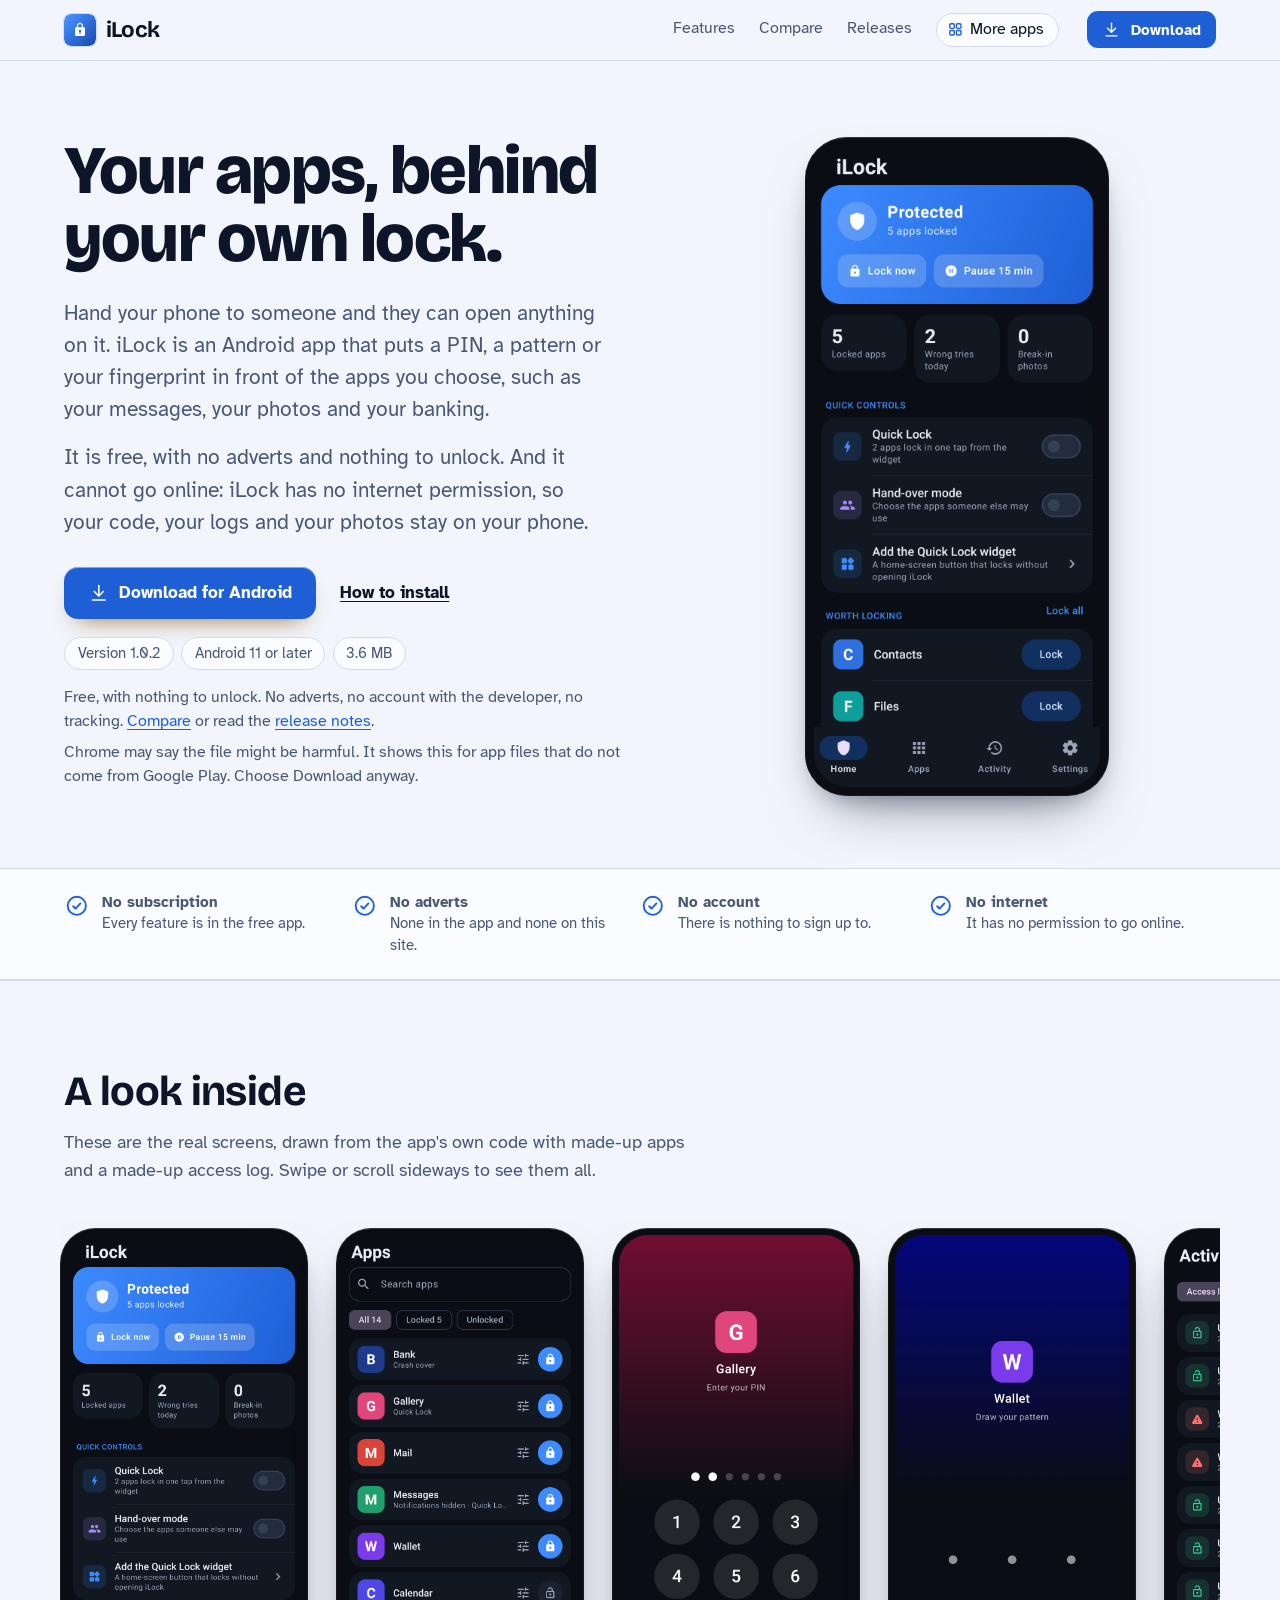
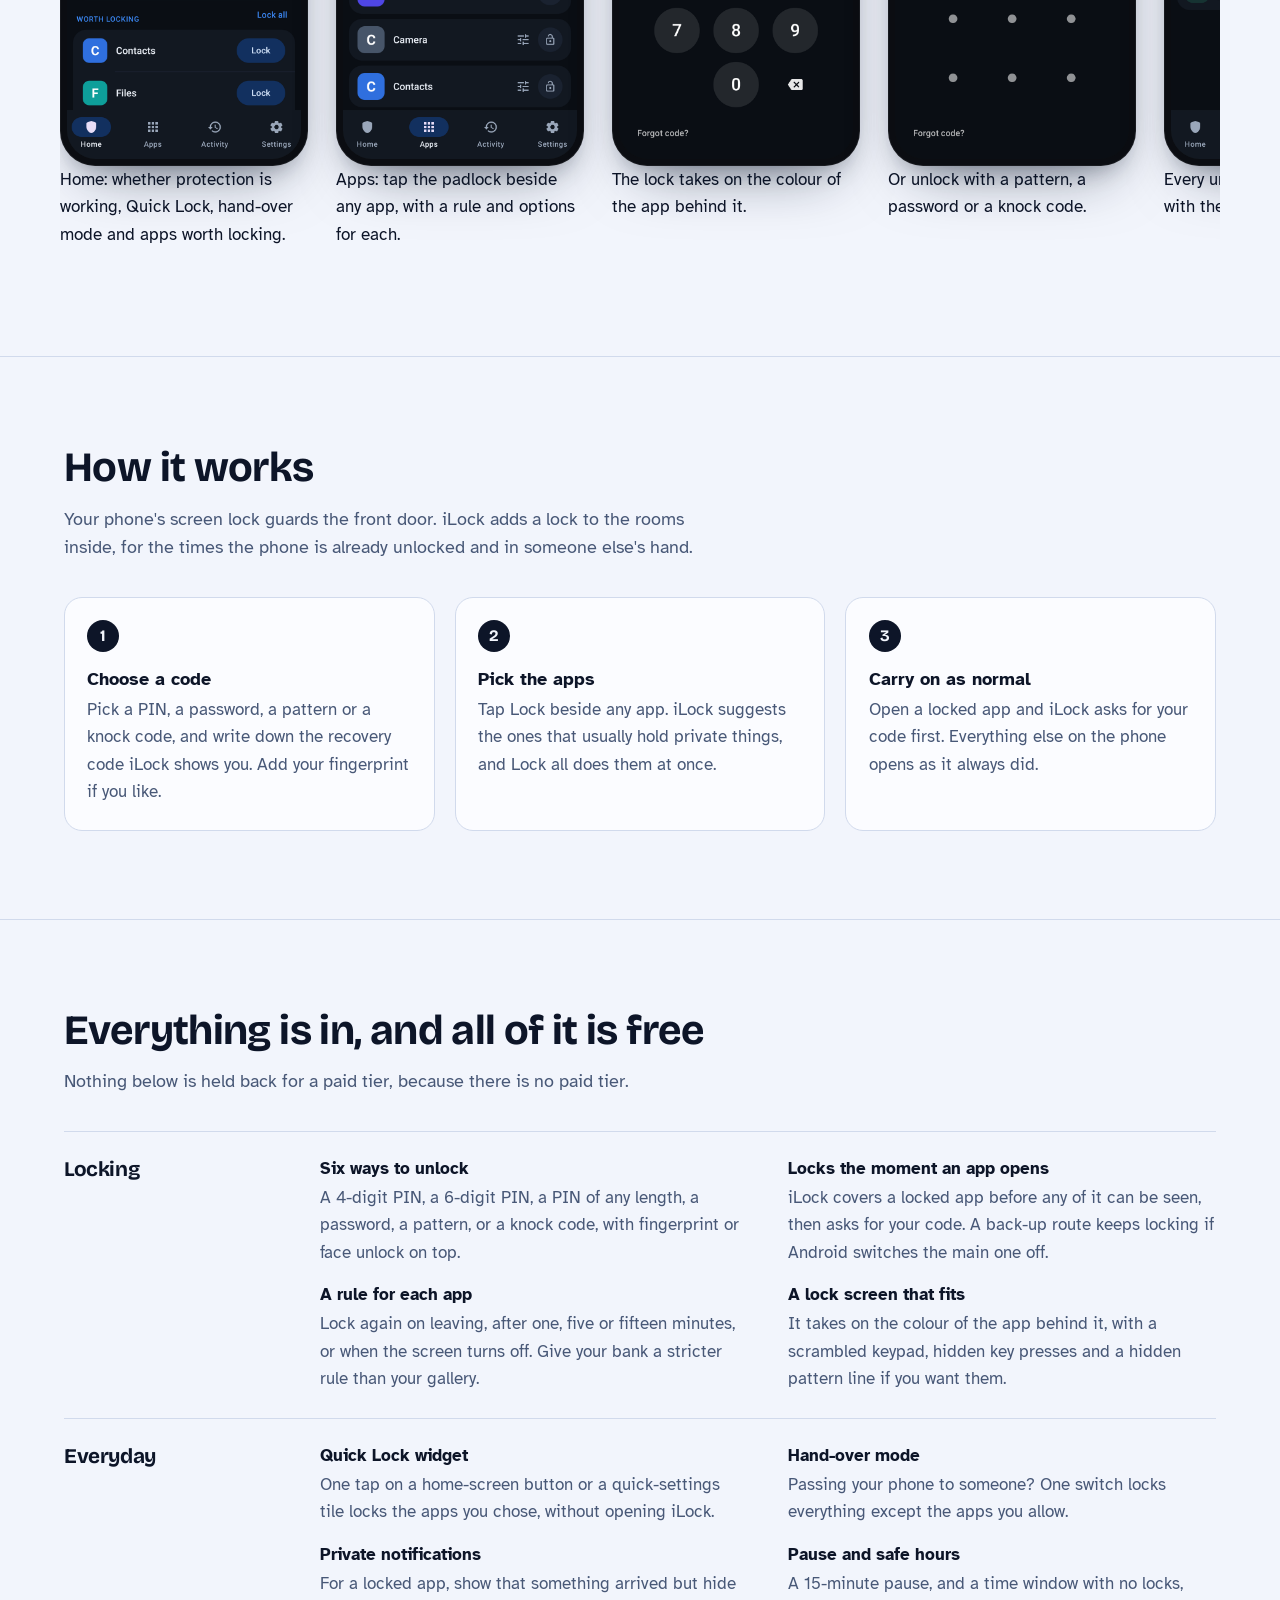
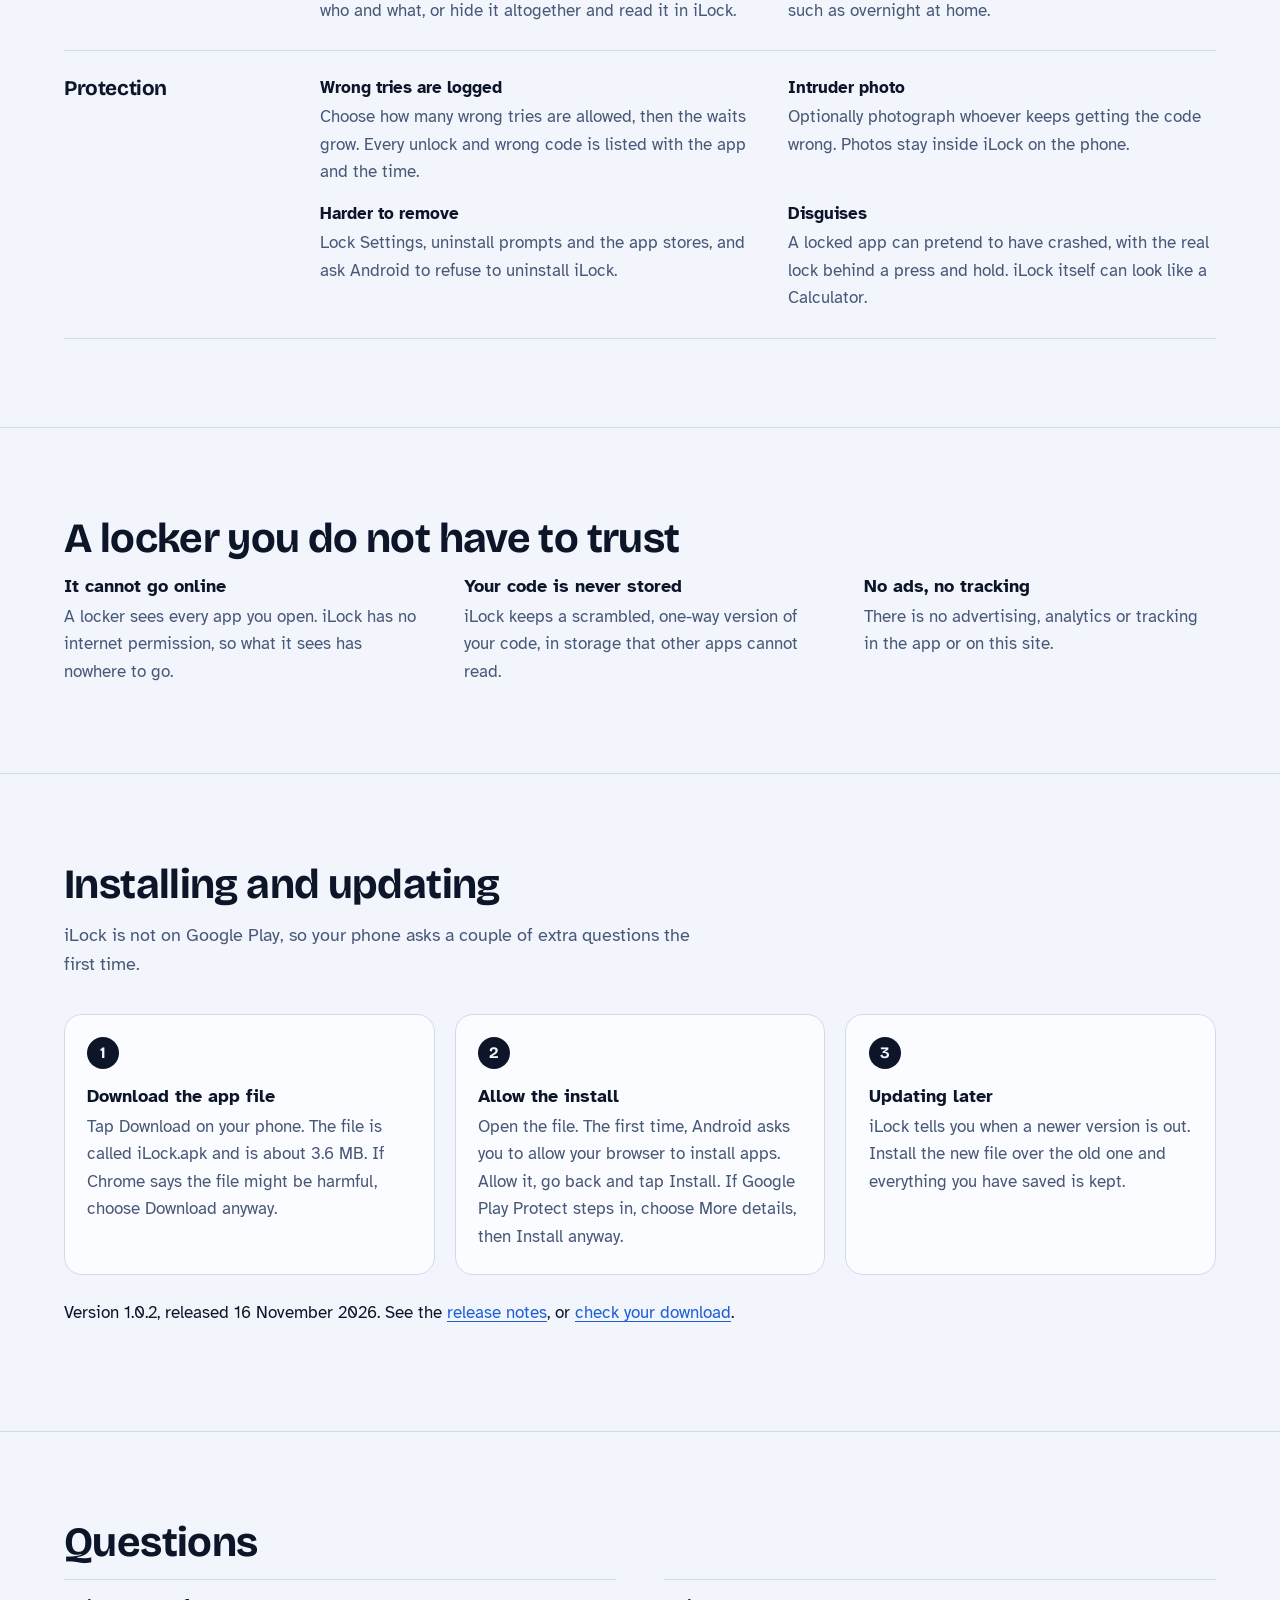
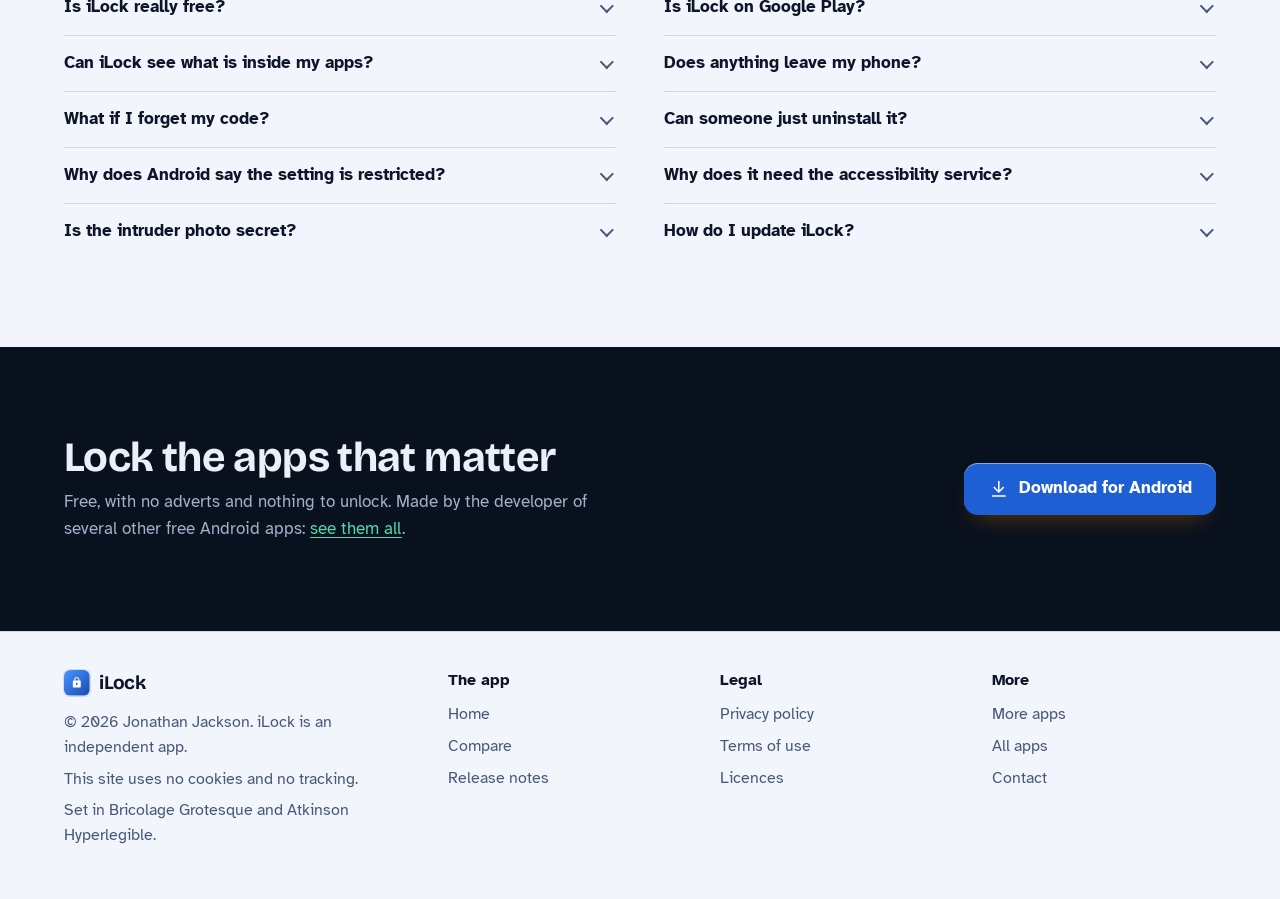
==== commit fa3d9be9: "House site with real screens" ====
--- a/index.html
+++ b/index.html
@@ -4,183 +4,138 @@
 <meta charset="utf-8">
 <meta name="viewport" content="width=device-width, initial-scale=1">
 <title>iLock: a free app locker for Android that cannot go online</title>
-<meta name="description" content="iLock puts a PIN, pattern or fingerprint in front of the apps you choose. Free, no adverts, and no internet permission, so nothing leaves your phone.">
+<meta name="description" content="iLock puts a PIN, a pattern, a password, a knock code or your fingerprint in front of the apps you choose, with Quick Lock, hand-over mode, private notifications and a break-in log. Free, no adverts, no account and no internet permission.">
 <meta name="author" content="Jonathan Jackson">
 <link rel="canonical" href="https://customgpter.github.io/ilock/">
-<meta name="theme-color" content="#f3f6fb" media="(prefers-color-scheme: light)">
-<meta name="theme-color" content="#0a0e14" media="(prefers-color-scheme: dark)">
+<meta name="theme-color" content="#f2f5fc" media="(prefers-color-scheme: light)">
+<meta name="theme-color" content="#090d16" media="(prefers-color-scheme: dark)">
 <meta property="og:type" content="website">
 <meta property="og:site_name" content="iLock">
 <meta property="og:title" content="iLock: a free app locker for Android that cannot go online">
-<meta property="og:description" content="iLock puts a PIN, pattern or fingerprint in front of the apps you choose. Free, no adverts, and no internet permission, so nothing leaves your phone.">
+<meta property="og:description" content="iLock puts a PIN, a pattern, a password, a knock code or your fingerprint in front of the apps you choose, with Quick Lock, hand-over mode, private notifications and a break-in log. Free, no adverts, no account and no internet permission.">
 <meta property="og:url" content="https://customgpter.github.io/ilock/">
 <meta property="og:image" content="https://customgpter.github.io/ilock/assets/og.png">
 <meta property="og:image:width" content="1200">
 <meta property="og:image:height" content="630">
-<meta property="og:image:alt" content="The iLock padlock icon beside the words: an app locker that cannot go online">
+<meta property="og:image:alt" content="iLock&#x27;s home screen showing Protected, with five apps locked">
 <meta property="og:locale" content="en_GB">
 <meta name="twitter:card" content="summary_large_image">
-<link rel="icon" href="assets/favicon.svg" type="image/svg+xml">
-<link rel="apple-touch-icon" href="assets/apple-touch-icon.png">
-<link rel="preload" href="assets/fonts/literata-latin-700-normal.woff2" as="font" type="font/woff2" crossorigin>
-<link rel="preload" href="assets/fonts/literata-latin-400-normal.woff2" as="font" type="font/woff2" crossorigin>
-<link rel="stylesheet" href="assets/site.css?v=1">
-<script type="application/ld+json">{"@context":"https://schema.org","@type":"SoftwareApplication","name":"iLock","url":"https://customgpter.github.io/ilock/","description":"iLock is an Android app locker. It puts a PIN, password, pattern, knock code or fingerprint in front of the apps you choose, and has no internet permission.","applicationCategory":"SecurityApplication","applicationSubCategory":"App locker","operatingSystem":"Android 11 or later","softwareVersion":"1.0.1","downloadUrl":"https://github.com/CustomGPTer/ilock/releases/latest/download/iLock.apk","releaseNotes":"https://customgpter.github.io/ilock/releases.html","offers":{"@type":"Offer","price":"0","priceCurrency":"GBP"},"inLanguage":"en-GB","image":"https://customgpter.github.io/ilock/assets/og.png","featureList":["Six ways to unlock","Locks the moment an app opens","Each app can have its own rule","Quick Lock widget","Hand-over mode","Harder to remove","Wrong tries are logged","Intruder photo","Private notifications","Disguises","Safe from glances","A lock screen that fits"],"author":{"@type":"Person","name":"Jonathan Jackson"}}</script>
-<script type="application/ld+json">{"@context":"https://schema.org","@type":"WebSite","name":"iLock","url":"https://customgpter.github.io/ilock/","inLanguage":"en-GB"}</script>
-<script type="application/ld+json">{"@context":"https://schema.org","@type":"FAQPage","mainEntity":[{"@type":"Question","name":"Is iLock really free?","acceptedAnswer":{"@type":"Answer","text":"Yes. There is no paid version, no subscription and no adverts, and nothing in the app is locked away."}},{"@type":"Question","name":"Is iLock on Google Play?","acceptedAnswer":{"@type":"Answer","text":"No. iLock is a personal project and is downloaded from this site as an Android app file. It needs Android 11 or later."}},{"@type":"Question","name":"Can iLock see what is inside my apps?","acceptedAnswer":{"@type":"Answer","text":"No. iLock learns one thing from Android: which app has just come to the front, so that it can show the lock. It does not read what is on the screen and does not record what you type."}},{"@type":"Question","name":"Does anything leave my phone?","acceptedAnswer":{"@type":"Answer","text":"No, and it cannot. iLock does not have Android's internet permission, so it has no way to send anything anywhere. You can check this yourself: open iLock's App info in your phone's settings and look at its permissions."}},{"@type":"Question","name":"What if I forget my code?","acceptedAnswer":{"@type":"Answer","text":"When you set iLock up it shows you a recovery code once, and you can add a security question. Either one lets you choose a new code. If you have lost both, uninstalling iLock removes the locks. Your apps and what is in them are not touched."}},{"@type":"Question","name":"Can someone just uninstall it?","acceptedAnswer":{"@type":"Answer","text":"Not easily, if you turn on tamper protection: the Settings app and uninstall prompts then ask for your code, and Android can be told to refuse to uninstall iLock. A person who knows your phone's own screen lock and restarts the phone in Safe mode can still remove it. iLock stops casual access. It is not a replacement for your phone's screen lock."}},{"@type":"Question","name":"Why does Android say the setting is restricted?","acceptedAnswer":{"@type":"Answer","text":"Android blocks the accessibility switch for any app that was installed from a file and not from an app store. Try to switch iLock on once, so that Android shows its message. Then open iLock's App info, use the menu at the top right and choose Allow restricted settings, and switch it on again. iLock's setup screen walks you through this."}},{"@type":"Question","name":"Why does it need the accessibility service?","acceptedAnswer":{"@type":"Answer","text":"It is how Android tells an app, straight away, that a different app has opened. iLock asks for that and nothing more: the service is set up so that it cannot read the contents of a window."}},{"@type":"Question","name":"Is the intruder photo secret?","acceptedAnswer":{"@type":"Answer","text":"Not entirely. Android shows its green camera dot at the top of the screen whenever any app uses the camera, and iLock cannot hide that. The photo is saved inside iLock, not in your gallery."}},{"@type":"Question","name":"How do I update iLock?","acceptedAnswer":{"@type":"Answer","text":"Because iLock cannot go online, it cannot check for updates by itself. In Settings, Check for updates opens the download page in your browser. Install the new version over the one you have and your code, your locked apps and your settings are kept."}}]}</script>
+<link rel="icon" href="./assets/favicon.svg" type="image/svg+xml">
+<link rel="apple-touch-icon" href="./assets/apple-touch-icon.png">
+<link rel="preload" href="./assets/fonts/bricolage-grotesque-latin.woff2" as="font" type="font/woff2" crossorigin>
+<link rel="preload" href="./assets/fonts/atkinson-hyperlegible-latin-400-normal.woff2" as="font" type="font/woff2" crossorigin>
+<link rel="stylesheet" href="./assets/site.css?v=1">
+<link rel="stylesheet" href="./assets/house.css?v=1">
+<link rel="stylesheet" href="./assets/apps-list.css?v=1">
+<script src="./assets/apps-list.js?v=1" defer></script>
+<script type="application/ld+json">{"@context":"https://schema.org","@type":"SoftwareApplication","name":"iLock","url":"https://customgpter.github.io/ilock/","description":"iLock puts a PIN, a pattern, a password, a knock code or your fingerprint in front of the apps you choose, with Quick Lock, hand-over mode, private notifications and a break-in log. Free, no adverts, no account and no internet permission.","applicationCategory":"SecurityApplication","operatingSystem":"Android 11 or later","softwareVersion":"1.0.2","downloadUrl":"https://github.com/CustomGPTer/ilock/releases/latest/download/iLock.apk","releaseNotes":"https://customgpter.github.io/ilock/releases.html","offers":{"@type":"Offer","price":"0","priceCurrency":"GBP"},"inLanguage":"en-GB","image":"https://customgpter.github.io/ilock/assets/og.png","featureList":["Six ways to unlock","Locks the moment an app opens","A rule for each app","A lock screen that fits","Quick Lock widget","Hand-over mode","Private notifications","Pause and safe hours","Wrong tries are logged","Intruder photo","Harder to remove","Disguises"],"author":{"@type":"Person","name":"Jonathan Jackson"}}</script>
+<script type="application/ld+json">{"@context":"https://schema.org","@type":"FAQPage","mainEntity":[{"@type":"Question","name":"Is iLock really free?","acceptedAnswer":{"@type":"Answer","text":"Yes. There is no paid version, no subscription and no adverts, and nothing in the app is locked away. See the comparison."}},{"@type":"Question","name":"Is iLock on Google Play?","acceptedAnswer":{"@type":"Answer","text":"No. iLock is a personal project and is downloaded from this site as an Android app file. It needs Android 11 or later."}},{"@type":"Question","name":"Can iLock see what is inside my apps?","acceptedAnswer":{"@type":"Answer","text":"No. iLock learns one thing from Android: which app has just come to the front, so that it can show the lock. It does not read what is on the screen and does not record what you type."}},{"@type":"Question","name":"Does anything leave my phone?","acceptedAnswer":{"@type":"Answer","text":"No, and it cannot. iLock does not have Android's internet permission, so it has no way to send anything anywhere. You can check this yourself: open iLock's App info in your phone's settings and look at its permissions. The detail is in the privacy policy."}},{"@type":"Question","name":"What if I forget my code?","acceptedAnswer":{"@type":"Answer","text":"When you set iLock up it shows you a recovery code once, and you can add a security question. Either one lets you choose a new code. If you have lost both, uninstalling iLock removes the locks. Your apps and what is in them are not touched."}},{"@type":"Question","name":"Can someone just uninstall it?","acceptedAnswer":{"@type":"Answer","text":"Not easily, if you turn on tamper protection: the Settings app and uninstall prompts then ask for your code, and Android can be told to refuse to uninstall iLock. A person who knows your phone's own screen lock and restarts the phone in Safe mode can still remove it. iLock stops casual access. It is not a replacement for your phone's screen lock. More on this above."}},{"@type":"Question","name":"Why does Android say the setting is restricted?","acceptedAnswer":{"@type":"Answer","text":"Android blocks the accessibility switch for any app that was installed from a file and not from an app store. Try to switch iLock on once, so that Android shows its message. Then open iLock's App info, use the menu at the top right and choose Allow restricted settings, and switch it on again. iLock's setup screen walks you through this."}},{"@type":"Question","name":"Why does it need the accessibility service?","acceptedAnswer":{"@type":"Answer","text":"It is how Android tells an app, straight away, that a different app has opened. iLock asks for that and nothing more: the service is set up so that it cannot read the contents of a window."}},{"@type":"Question","name":"Is the intruder photo secret?","acceptedAnswer":{"@type":"Answer","text":"Not entirely. Android shows its green camera dot at the top of the screen whenever any app uses the camera, and iLock cannot hide that. The photo is saved inside iLock, not in your gallery."}},{"@type":"Question","name":"How do I update iLock?","acceptedAnswer":{"@type":"Answer","text":"Because iLock cannot go online, it cannot check for updates by itself. In Settings, Check for updates opens the download page in your browser. Install the new version over the one you have and your code, your locked apps and your settings are kept."}}]}</script>
 </head>
 <body>
 <a class="skip" href="#main">Skip to content</a>
 <header class="masthead">
 <div class="wrap">
-<a class="brand" href="./" aria-label="iLock home"><svg viewBox="0 0 108 108" aria-hidden="true"><defs><linearGradient id="brand-il" x1="0" y1="0" x2="1" y2="1"><stop offset="0" stop-color="#4c97ff"/><stop offset="1" stop-color="#1748b5"/></linearGradient></defs><rect width="108" height="108" rx="24" fill="url(#brand-il)"/><g transform="translate(28.8 27.8) scale(2.1)"><path fill="#fff" d="M18 8h-1V6c0-2.76-2.24-5-5-5S7 3.24 7 6v2H6c-1.1 0-2 .9-2 2v10c0 1.1.9 2 2 2h12c1.1 0 2-.9 2-2V10c0-1.1-.9-2-2-2zM9 6c0-1.66 1.34-3 3-3s3 1.34 3 3v2H9V6z"/><path fill="#1f5fd6" d="M12 12.2a1.9 1.9 0 0 0-.9 3.57V17.6a.9.9 0 0 0 1.8 0v-1.83A1.9 1.9 0 0 0 12 12.2z"/></g></svg><span>iLock</span></a>
-<nav aria-label="Main"><ul><li><a href="./#features" aria-current="page">Features</a></li><li><a href="compare.html">Compare</a></li><li><a href="releases.html">Releases</a></li><li><a class="more-apps" href="more-apps.html"><svg viewBox="0 0 24 24" aria-hidden="true"><rect x="4" y="4" width="6.5" height="6.5" rx="1.6"/><rect x="13.5" y="4" width="6.5" height="6.5" rx="1.6"/><rect x="4" y="13.5" width="6.5" height="6.5" rx="1.6"/><rect x="13.5" y="13.5" width="6.5" height="6.5" rx="1.6"/></svg>More apps</a></li><li><a href="privacy.html">Privacy</a></li><li><a href="terms.html">Terms</a></li><li><a href="licences.html">Licences</a></li></ul></nav>
+<a class="brand" href="./" aria-label="iLock home"><svg viewBox="0 0 108 108" aria-hidden="true"><defs><linearGradient id="mapp-il" x1="0" y1="0" x2="1" y2="1"><stop offset="0" stop-color="#4c97ff"/><stop offset="1" stop-color="#1748b5"/></linearGradient></defs><rect width="108" height="108" rx="24" fill="url(#mapp-il)"/><g transform="translate(28.8 27.8) scale(2.1)"><path fill="#fff" d="M18 8h-1V6c0-2.76-2.24-5-5-5S7 3.24 7 6v2H6c-1.1 0-2 .9-2 2v10c0 1.1.9 2 2 2h12c1.1 0 2-.9 2-2V10c0-1.1-.9-2-2-2zM9 6c0-1.66 1.34-3 3-3s3 1.34 3 3v2H9V6z"/><path fill="#1f5fd6" d="M12 12.2a1.9 1.9 0 0 0-.9 3.57V17.6a.9.9 0 0 0 1.8 0v-1.83A1.9 1.9 0 0 0 12 12.2z"/></g></svg><span>iLock</span></a>
+<nav aria-label="Main"><ul><li><a href="./#features">Features</a></li><li><a href="./compare.html">Compare</a></li><li><a href="./releases.html">Releases</a></li><li><a class="more-apps" href="./more-apps.html"><svg class="ico" viewBox="0 0 24 24" aria-hidden="true"><rect x="4" y="4" width="6.5" height="6.5" rx="1.6"/><rect x="13.5" y="4" width="6.5" height="6.5" rx="1.6"/><rect x="4" y="13.5" width="6.5" height="6.5" rx="1.6"/><rect x="13.5" y="13.5" width="6.5" height="6.5" rx="1.6"/></svg>More apps</a></li></ul></nav>
+<a class="button small" href="https://github.com/CustomGPTer/ilock/releases/latest/download/iLock.apk"><svg class="ico" viewBox="0 0 24 24" aria-hidden="true"><path d="M12 4v11"/><path d="M7 10.5l5 5 5-5"/><path d="M5 20h14"/></svg>Download</a>
 </div>
 </header>
 <main id="main">
 <div class="hero">
 <div class="wrap hero-grid">
 <div class="hero-copy">
-<h1>Your apps, behind your own lock</h1>
-<p class="lede">Hand your phone to someone and they can open anything on it. iLock is an Android app that puts a PIN, a pattern or your fingerprint in front of the apps you choose, such as your messages, your photos and your banking.</p>
-<p class="lede">It is free, with no adverts and nothing to unlock. And it cannot go online: iLock has no internet permission, so your code, your logs and your photos stay on your phone.</p>
-<p class="get"><a class="button" href="https://github.com/CustomGPTer/ilock/releases/latest/download/iLock.apk">Download for Android</a></p>
-<p class="facts">Free, with nothing to unlock. Android 11 or later. No ads, no accounts, no internet access. <a href="compare.html">Compare</a> &middot; <a href="releases.html">Release notes</a></p>
+<h1>Your apps, behind your own lock.</h1>
+<p class="lede">Hand your phone to someone and they can open anything on it. iLock is an Android app that puts a PIN, a pattern or your fingerprint in front of the apps you choose, such as your messages, your photos and your banking.</p><p class="lede">It is free, with no adverts and nothing to unlock. And it cannot go online: iLock has no internet permission, so your code, your logs and your photos stay on your phone.</p>
+
+<p class="get" id="download"><a class="button" href="https://github.com/CustomGPTer/ilock/releases/latest/download/iLock.apk"><svg class="ico" viewBox="0 0 24 24" aria-hidden="true"><path d="M12 4v11"/><path d="M7 10.5l5 5 5-5"/><path d="M5 20h14"/></svg>Download for Android</a><a class="aside" href="#install">How to install</a></p>
+<ul class="pills"><li>Version 1.0.2</li><li>Android 11 or later</li><li>3.6 MB</li></ul>
+<p class="facts">Free, with nothing to unlock. No adverts, no account with the developer, no tracking. <a href="compare.html">Compare</a> or read the <a href="releases.html">release notes</a>.</p>
 <p class="facts">Chrome may say the file might be harmful. It shows this for app files that do not come from Google Play. Choose Download anyway.</p>
 </div>
-<div class="demo" role="img" aria-label="An example of iLock at work. The lock screen for an app called Messages asks for a PIN, with four dots filled in above a number pad. Below, a list shows Messages and Banking as locked, Photos as locked until the screen turns off, and Maps as open."><div class="lockscreen"><span class="ls-icon"><svg viewBox="0 0 24 24" aria-hidden="true"><path fill="#1f5fd6" d="M5 4h14a3 3 0 0 1 3 3v8a3 3 0 0 1-3 3h-7l-4.6 3.4A.9.9 0 0 1 6 20.7V18H5a3 3 0 0 1-3-3V7a3 3 0 0 1 3-3z"/><circle cx="8" cy="11" r="1.4" fill="#fff"/><circle cx="12" cy="11" r="1.4" fill="#fff"/><circle cx="16" cy="11" r="1.4" fill="#fff"/></svg></span><span class="ls-name">Messages</span><span class="ls-ask">Enter your PIN</span><div class="ls-dots"><i style="--i:0"></i><i style="--i:1"></i><i style="--i:2"></i><i style="--i:3"></i></div><div class="ls-keys"><span>1</span><span>2</span><span>3</span><span>4</span><span>5</span><span>6</span><span>7</span><span>8</span><span>9</span><span class="blank"></span><span>0</span><span class="blank"></span></div></div><div class="sheet"><ul class="rows"><li class="row" style="--j:0"><span class="k">Messages</span><span class="v">Asks every time</span><span class="t">Locked</span></li><li class="row" style="--j:1"><span class="k">Banking</span><span class="v">Asks every time</span><span class="t">Locked</span></li><li class="row" style="--j:2"><span class="k">Photos</span><span class="v">Until the screen turns off</span><span class="t">Locked</span></li><li class="row open" style="--j:3"><span class="k">Maps</span><span class="v">Opens as normal</span><span class="t">Open</span></li></ul></div></div>
+<div class="hero-phone"><div class="phone"><img src="./assets/screens/home.png" alt="Home: whether protection is working, Quick Lock, hand-over mode and apps worth locking." width="393" height="852" fetchpriority="high"></div></div>
 </div>
 </div>
+
+<section class="promises" aria-label="In short">
+<div class="wrap"><ul><li><svg class="ico" viewBox="0 0 24 24" aria-hidden="true"><circle cx="12" cy="12" r="8.5"/><path d="M8.6 12.4l2.3 2.3 4.5-4.9"/></svg><span><b>No subscription</b><span>Every feature is in the free app.</span></span></li><li><svg class="ico" viewBox="0 0 24 24" aria-hidden="true"><circle cx="12" cy="12" r="8.5"/><path d="M8.6 12.4l2.3 2.3 4.5-4.9"/></svg><span><b>No adverts</b><span>None in the app and none on this site.</span></span></li><li><svg class="ico" viewBox="0 0 24 24" aria-hidden="true"><circle cx="12" cy="12" r="8.5"/><path d="M8.6 12.4l2.3 2.3 4.5-4.9"/></svg><span><b>No account</b><span>There is nothing to sign up to.</span></span></li><li><svg class="ico" viewBox="0 0 24 24" aria-hidden="true"><circle cx="12" cy="12" r="8.5"/><path d="M8.6 12.4l2.3 2.3 4.5-4.9"/></svg><span><b>No internet</b><span>It has no permission to go online.</span></span></li></ul></div>
+</section>
+
+<section id="screens" aria-labelledby="screens-h">
+<div class="wrap">
+<h2 id="screens-h">A look inside</h2>
+<p class="intro">These are the real screens, drawn from the app&#x27;s own code with made-up apps and a made-up access log. Swipe or scroll sideways to see them all.</p>
+<div class="gallery" tabindex="0" role="region" aria-label="Screens from iLock"><figure class="shot"><div class="phone"><img src="./assets/screens/home.png" alt="Home: whether protection is working, Quick Lock, hand-over mode and apps worth locking." width="393" height="852" loading="eager" decoding="async"></div><figcaption>Home: whether protection is working, Quick Lock, hand-over mode and apps worth locking.</figcaption></figure><figure class="shot"><div class="phone"><img src="./assets/screens/apps.png" alt="Apps: tap the padlock beside any app, with a rule and options for each." width="393" height="852" loading="eager" decoding="async"></div><figcaption>Apps: tap the padlock beside any app, with a rule and options for each.</figcaption></figure><figure class="shot"><div class="phone"><img src="./assets/screens/lock.png" alt="The lock takes on the colour of the app behind it." width="393" height="852" loading="eager" decoding="async"></div><figcaption>The lock takes on the colour of the app behind it.</figcaption></figure><figure class="shot"><div class="phone"><img src="./assets/screens/pattern.png" alt="Or unlock with a pattern, a password or a knock code." width="393" height="852" loading="eager" decoding="async"></div><figcaption>Or unlock with a pattern, a password or a knock code.</figcaption></figure><figure class="shot"><div class="phone"><img src="./assets/screens/activity.png" alt="Every unlock and wrong code, with the app and the time." width="393" height="852" loading="eager" decoding="async"></div><figcaption>Every unlock and wrong code, with the app and the time.</figcaption></figure><figure class="shot"><div class="phone"><img src="./assets/screens/notifications.png" alt="Notifications hidden from a locked app, kept here to read." width="393" height="852" loading="eager" decoding="async"></div><figcaption>Notifications hidden from a locked app, kept here to read.</figcaption></figure><figure class="shot"><div class="phone"><img src="./assets/screens/settings.png" alt="Settings: your code, recovery, fingerprint and relock rules." width="393" height="852" loading="eager" decoding="async"></div><figcaption>Settings: your code, recovery, fingerprint and relock rules.</figcaption></figure><figure class="shot"><div class="phone"><img src="./assets/screens/crash.png" alt="A locked app can pretend it has crashed." width="393" height="852" loading="eager" decoding="async"></div><figcaption>A locked app can pretend it has crashed.</figcaption></figure></div>
+</div>
+</section>
 
 <section id="how" aria-labelledby="how-h">
 <div class="wrap">
 <h2 id="how-h">How it works</h2>
 <p class="intro">Your phone's screen lock guards the front door. iLock adds a lock to the rooms inside, for the times the phone is already unlocked and in someone else's hand.</p>
-<ol class="steps">
-<li><h3>Choose a code</h3><p>Pick a PIN, a password, a pattern or a knock code, and write down the recovery code iLock shows you. Add your fingerprint if you like.</p></li>
-<li><h3>Pick the apps</h3><p>Tap the padlock beside any app. iLock suggests the ones that usually hold private things, and you can lock them all at once with <span class="path">Lock all</span>.</p></li>
-<li><h3>Carry on as normal</h3><p>Open a locked app and iLock asks for your code first. Everything else on the phone opens as it always did.</p></li>
-</ol>
+<ol class="steps"><li><h3>Choose a code</h3><p>Pick a PIN, a password, a pattern or a knock code, and write down the recovery code iLock shows you. Add your fingerprint if you like.</p></li><li><h3>Pick the apps</h3><p>Tap Lock beside any app. iLock suggests the ones that usually hold private things, and Lock all does them at once.</p></li><li><h3>Carry on as normal</h3><p>Open a locked app and iLock asks for your code first. Everything else on the phone opens as it always did.</p></li></ol>
 </div>
 </section>
 
 <section id="features" aria-labelledby="features-h">
 <div class="wrap">
 <h2 id="features-h">Everything is in, and all of it is free</h2>
-<p class="intro">Locking an app takes one tap. The rest is for the days you need more: a phone passed round at a party, a child who knows your screen lock, or someone who keeps trying your PIN.</p>
-<dl class="features">
-<div><dt>Six ways to unlock</dt><dd>A 4-digit PIN, a 6-digit PIN, a PIN of any length, a full password, a pattern, or a knock code tapped on four squares. Fingerprint or face unlock sits on top of whichever you choose.</dd></div>
-<div><dt>Locks the moment an app opens</dt><dd>iLock covers a locked app before any of it can be seen, then asks for your code. A back-up route keeps locking if Android ever switches the main one off.</dd></div>
-<div><dt>Each app can have its own rule</dt><dd>Lock again as soon as you leave, after one, five or fifteen minutes away, or when the screen turns off. Set a default, then give your banking app a stricter rule than your gallery.</dd></div>
-<div><dt>Quick Lock widget</dt><dd>One tap on a home-screen button, or a tile in the quick-settings panel, locks a list of apps you chose and re-locks everything else, without opening iLock. Switching it off needs your code.</dd></div>
-<div><dt>Hand-over mode</dt><dd>Passing your phone to someone? One switch locks everything except the apps you allow, so a child can have a game, or a friend the maps, and nothing more.</dd></div>
-<div><dt>Harder to remove</dt><dd>Lock the Settings app, uninstall prompts and the app stores, and ask Android to refuse to uninstall iLock. A new app can be locked from the notification that appears when it is installed.</dd></div>
-<div><dt>Wrong tries are logged</dt><dd>You choose how many wrong tries are allowed. After that the waits grow: thirty seconds, a minute, then five. Every unlock and every wrong code is listed with the app and the time.</dd></div>
-<div><dt>Intruder photo</dt><dd>Optionally photograph whoever keeps getting the code wrong, with the front camera. Photos are kept inside iLock on the phone and nowhere else.</dd></div>
-<div><dt>Private notifications</dt><dd>For each locked app, show that something arrived while hiding who sent it and what it says, or hide the notification altogether and read it in iLock after you unlock.</dd></div>
-<div><dt>Disguises</dt><dd>A locked app can pretend to have crashed, with the real lock behind a press and hold. iLock itself can sit on your home screen as a plain Calculator.</dd></div>
-<div><dt>Safe from glances</dt><dd>Scramble the keypad so the numbers move each time, stop keys lighting up when touched, and draw your pattern with no line showing.</dd></div>
-<div><dt>A lock screen that fits</dt><dd>The lock screen takes on the colour of the app behind it. iLock is dark by default, with light and follow-the-phone options.</dd></div>
-</dl>
-</div>
-</section>
-
-<section id="permissions" aria-labelledby="permissions-h">
-<div class="wrap">
-<h2 id="permissions-h">What it asks of your phone</h2>
-<p class="intro">An app locker has to see which app is opening, so it needs more of Android's trust than most apps. This is everything iLock asks for, and what it does with each.</p>
-<div class="scroll">
-<table>
-<thead><tr><th scope="col">Access</th><th scope="col">What iLock does with it</th><th scope="col">What it never does</th></tr></thead>
-<tbody>
-<tr><th scope="row">Accessibility service</th><td>Hears from Android the moment a different app comes to the front, so that it can show the lock.</td><td>Read what is on the screen, or record what you type. The service is set up without the ability to read window contents.</td></tr>
-<tr><th scope="row">Usage access</th><td>A back-up way to see which app was opened last, used only if the accessibility service is off.</td><td>Build a history of what you do.</td></tr>
-<tr><th scope="row">Display over other apps</th><td>Covers a locked app at once, so none of it shows while the lock screen opens.</td><td>Draw over anything that is not locked.</td></tr>
-<tr><th scope="row">The list of your apps</th><td>Shows your apps so that you can choose which to lock.</td><td>Send the list anywhere. It has no way to.</td></tr>
-<tr><th scope="row">Fingerprint or face</th><td>Asks Android to check it is you. Android answers yes or no.</td><td>See or store your fingerprint or face.</td></tr>
-<tr><th scope="row">Camera</th><td>Takes the intruder photo, and only if you switch that on.</td><td>Use the camera at any other time.</td></tr>
-<tr><th scope="row">Notification access</th><td>Masks or hides notifications from locked apps, and only if you choose that for an app.</td><td>Touch notifications from any other app.</td></tr>
-<tr><th scope="row">Notifications</th><td>Offers to lock an app you have just installed, and shows masked notifications.</td><td>Advertise, or nag you to open the app.</td></tr>
-<tr><th scope="row">Running in the background</th><td>Starts again after a restart, and asks Android not to put it to sleep, so that locked apps stay locked.</td><td>Run anything that is not part of locking.</td></tr>
-</tbody>
-</table>
-</div>
-<p class="after-table">iLock does not ask for the internet, your contacts, your location, your microphone or your files. The detail is in the <a href="privacy.html">privacy policy</a>.</p>
+<p class="intro">Nothing below is held back for a paid tier, because there is no paid tier.</p>
+<div class="groups"><div class="group"><h3>Locking</h3><dl><div><dt>Six ways to unlock</dt><dd>A 4-digit PIN, a 6-digit PIN, a PIN of any length, a password, a pattern, or a knock code, with fingerprint or face unlock on top.</dd></div><div><dt>Locks the moment an app opens</dt><dd>iLock covers a locked app before any of it can be seen, then asks for your code. A back-up route keeps locking if Android switches the main one off.</dd></div><div><dt>A rule for each app</dt><dd>Lock again on leaving, after one, five or fifteen minutes, or when the screen turns off. Give your bank a stricter rule than your gallery.</dd></div><div><dt>A lock screen that fits</dt><dd>It takes on the colour of the app behind it, with a scrambled keypad, hidden key presses and a hidden pattern line if you want them.</dd></div></dl></div><div class="group"><h3>Everyday</h3><dl><div><dt>Quick Lock widget</dt><dd>One tap on a home-screen button or a quick-settings tile locks the apps you chose, without opening iLock.</dd></div><div><dt>Hand-over mode</dt><dd>Passing your phone to someone? One switch locks everything except the apps you allow.</dd></div><div><dt>Private notifications</dt><dd>For a locked app, show that something arrived but hide who and what, or hide it altogether and read it in iLock.</dd></div><div><dt>Pause and safe hours</dt><dd>A 15-minute pause, and a time window with no locks, such as overnight at home.</dd></div></dl></div><div class="group"><h3>Protection</h3><dl><div><dt>Wrong tries are logged</dt><dd>Choose how many wrong tries are allowed, then the waits grow. Every unlock and wrong code is listed with the app and the time.</dd></div><div><dt>Intruder photo</dt><dd>Optionally photograph whoever keeps getting the code wrong. Photos stay inside iLock on the phone.</dd></div><div><dt>Harder to remove</dt><dd>Lock Settings, uninstall prompts and the app stores, and ask Android to refuse to uninstall iLock.</dd></div><div><dt>Disguises</dt><dd>A locked app can pretend to have crashed, with the real lock behind a press and hold. iLock itself can look like a Calculator.</dd></div></dl></div></div>
 </div>
 </section>
 
 <section id="privacy" aria-labelledby="privacy-h">
 <div class="wrap">
 <h2 id="privacy-h">A locker you do not have to trust</h2>
-<ul class="plain">
-<li><h3>It cannot go online</h3><p>A locker sees every app you open. iLock has no internet permission, so what it sees has nowhere to go. Android shows this in the app's permissions, where anyone can check it.</p></li>
-<li><h3>Your code is never stored</h3><p>iLock keeps a scrambled, one-way version of your code, not the code itself, in storage that other apps cannot read. Nobody can read your code back out of the app.</p></li>
-<li><h3>No accounts, no adverts</h3><p>There is nothing to sign up for and no advertising, on the lock screen or anywhere else. This site has no cookies and no tracking.</p></li>
-</ul>
+<ul class="plain"><li><h3>It cannot go online</h3><p>A locker sees every app you open. iLock has no internet permission, so what it sees has nowhere to go.</p></li><li><h3>Your code is never stored</h3><p>iLock keeps a scrambled, one-way version of your code, in storage that other apps cannot read.</p></li><li><h3>No ads, no tracking</h3><p>There is no advertising, analytics or tracking in the app or on this site.</p></li></ul>
 </div>
 </section>
 
-<section id="limits" aria-labelledby="limits-h">
+<section id="install" aria-labelledby="install-h">
 <div class="wrap">
-<h2 id="limits-h">What a locker can and cannot do</h2>
-<p class="intro">iLock is honest about its limits, because a lock you overestimate is worse than no lock.</p>
-<dl class="features">
-<div><dt>It stops casual access</dt><dd>A friend scrolling your photos, a child opening your banking app, a colleague reading your messages while you are out of the room: this is what iLock is for.</dd></div>
-<div><dt>It is not your screen lock</dt><dd>Android does not let any app from outside the system lock another app for certain. Someone who knows your phone's own PIN, and knows to restart the phone in Safe mode, can remove any locker. Keep a good screen lock as well.</dd></div>
-<div><dt>Recent apps may show a glimpse</dt><dd>Android's recent-apps screen can show a small picture of an app as you left it. iLock cannot blank that picture, though opening the app from there still asks for your code.</dd></div>
-<div><dt>Lose both keys and the locks go</dt><dd>If you forget your code and have lost your recovery code and security answer, the only way back is to uninstall iLock. Nothing in your apps is lost, but your iLock settings are.</dd></div>
-</dl>
-</div>
-</section>
-
-<section id="free" aria-labelledby="free-h">
-<div class="wrap">
-<h2 id="free-h">Free, without the adverts</h2>
-<p class="intro">iLock has no paid version and carries no adverts. Going by their makers' own Google Play listings, two of the most-installed app lockers show adverts and sell extras inside the app.</p>
-<dl class="features">
-<div><dt>No adverts on your lock screen</dt><dd>AppLock Pro by App Lock LLC and App Lock by Trusted Tools each say on their Google Play listings that they contain ads and offer in-app purchases.</dd></div>
-<div><dt>Nothing held back</dt><dd>AppLock Pro's listing says it can be used without ads &ldquo;at a low price&rdquo;. In iLock there is nothing to pay for.</dd></div>
-<div><dt>No connection to sell</dt><dd>Adverts need the internet. iLock has no internet permission at all.</dd></div>
-<div><dt>The extras are built in</dt><dd>The Quick Lock widget, hand-over mode, per-app rules, notification privacy and the disguises are all part of iLock.</dd></div>
-</dl>
-<p class="more"><a href="compare.html">See the full comparison, with sources</a></p>
+<h2 id="install-h">Installing and updating</h2>
+<p class="intro">iLock is not on Google Play, so your phone asks a couple of extra questions the first time.</p>
+<ol class="steps"><li><h3>Download the app file</h3><p>Tap Download on your phone. The file is called iLock.apk and is about 3.6 MB. If Chrome says the file might be harmful, choose Download anyway.</p></li><li><h3>Allow the install</h3><p>Open the file. The first time, Android asks you to allow your browser to install apps. Allow it, go back and tap Install. If Google Play Protect steps in, choose More details, then Install anyway.</p></li><li><h3>Updating later</h3><p>iLock tells you when a newer version is out. Install the new file over the old one and everything you have saved is kept.</p></li></ol>
+<p class="after-table">Version 1.0.2, released 16 November 2026. See the <a href="releases.html">release notes</a>, or <a href="releases.html#checking">check your download</a>.</p>
 </div>
 </section>
 
 <section id="questions" aria-labelledby="questions-h">
 <div class="wrap">
 <h2 id="questions-h">Questions</h2>
-<div class="faq">
-<div><h3>Is iLock really free?</h3><p>Yes. There is no paid version, no subscription and no adverts, and nothing in the app is locked away. <a href="compare.html">See the comparison</a>.</p></div><div><h3>Is iLock on Google Play?</h3><p>No. iLock is a personal project and is downloaded from this site as an Android app file. It needs Android 11 or later.</p></div><div><h3>Can iLock see what is inside my apps?</h3><p>No. iLock learns one thing from Android: which app has just come to the front, so that it can show the lock. It does not read what is on the screen and does not record what you type.</p></div><div><h3>Does anything leave my phone?</h3><p>No, and it cannot. iLock does not have Android's internet permission, so it has no way to send anything anywhere. You can check this yourself: open iLock's App info in your phone's settings and look at its permissions. The detail is in the <a href="privacy.html">privacy policy</a>.</p></div><div><h3>What if I forget my code?</h3><p>When you set iLock up it shows you a recovery code once, and you can add a security question. Either one lets you choose a new code. If you have lost both, uninstalling iLock removes the locks. Your apps and what is in them are not touched.</p></div><div><h3>Can someone just uninstall it?</h3><p>Not easily, if you turn on tamper protection: the Settings app and uninstall prompts then ask for your code, and Android can be told to refuse to uninstall iLock. A person who knows your phone's own screen lock and restarts the phone in Safe mode can still remove it. iLock stops casual access. It is not a replacement for your phone's screen lock. More on this <a href="#limits">above</a>.</p></div><div><h3>Why does Android say the setting is restricted?</h3><p>Android blocks the accessibility switch for any app that was installed from a file and not from an app store. Try to switch iLock on once, so that Android shows its message. Then open iLock's App info, use the menu at the top right and choose Allow restricted settings, and switch it on again. iLock's setup screen walks you through this.</p></div><div><h3>Why does it need the accessibility service?</h3><p>It is how Android tells an app, straight away, that a different app has opened. iLock asks for that and nothing more: the service is set up so that it cannot read the contents of a window.</p></div><div><h3>Is the intruder photo secret?</h3><p>Not entirely. Android shows its green camera dot at the top of the screen whenever any app uses the camera, and iLock cannot hide that. The photo is saved inside iLock, not in your gallery.</p></div><div><h3>How do I update iLock?</h3><p>Because iLock cannot go online, it cannot check for updates by itself. In Settings, Check for updates opens the download page in your browser. Install the new version over the one you have and your code, your locked apps and your settings are kept.</p></div>
-</div>
+<div class="faq"><details><summary>Is iLock really free?</summary><p>Yes. There is no paid version, no subscription and no adverts, and nothing in the app is locked away. <a href="compare.html">See the comparison</a>.</p></details><details><summary>Is iLock on Google Play?</summary><p>No. iLock is a personal project and is downloaded from this site as an Android app file. It needs Android 11 or later.</p></details><details><summary>Can iLock see what is inside my apps?</summary><p>No. iLock learns one thing from Android: which app has just come to the front, so that it can show the lock. It does not read what is on the screen and does not record what you type.</p></details><details><summary>Does anything leave my phone?</summary><p>No, and it cannot. iLock does not have Android's internet permission, so it has no way to send anything anywhere. You can check this yourself: open iLock's App info in your phone's settings and look at its permissions. The detail is in the <a href="privacy.html">privacy policy</a>.</p></details><details><summary>What if I forget my code?</summary><p>When you set iLock up it shows you a recovery code once, and you can add a security question. Either one lets you choose a new code. If you have lost both, uninstalling iLock removes the locks. Your apps and what is in them are not touched.</p></details><details><summary>Can someone just uninstall it?</summary><p>Not easily, if you turn on tamper protection: the Settings app and uninstall prompts then ask for your code, and Android can be told to refuse to uninstall iLock. A person who knows your phone's own screen lock and restarts the phone in Safe mode can still remove it. iLock stops casual access. It is not a replacement for your phone's screen lock. More on this <a href="#limits">above</a>.</p></details><details><summary>Why does Android say the setting is restricted?</summary><p>Android blocks the accessibility switch for any app that was installed from a file and not from an app store. Try to switch iLock on once, so that Android shows its message. Then open iLock's App info, use the menu at the top right and choose Allow restricted settings, and switch it on again. iLock's setup screen walks you through this.</p></details><details><summary>Why does it need the accessibility service?</summary><p>It is how Android tells an app, straight away, that a different app has opened. iLock asks for that and nothing more: the service is set up so that it cannot read the contents of a window.</p></details><details><summary>Is the intruder photo secret?</summary><p>Not entirely. Android shows its green camera dot at the top of the screen whenever any app uses the camera, and iLock cannot hide that. The photo is saved inside iLock, not in your gallery.</p></details><details><summary>How do I update iLock?</summary><p>Because iLock cannot go online, it cannot check for updates by itself. In Settings, Check for updates opens the download page in your browser. Install the new version over the one you have and your code, your locked apps and your settings are kept.</p></details></div>
 </div>
 </section>
 
-<section id="get" aria-labelledby="get-h">
-<div class="wrap"><div class="measure">
-<h2 id="get-h">Getting iLock</h2>
-<p>iLock is a personal project and is free, with no paid version. It is downloaded from this site as an Android app file and is not on Google Play. It runs on phones and tablets with Android 11 or later.</p>
-<p class="get"><a class="button" href="https://github.com/CustomGPTer/ilock/releases/latest/download/iLock.apk">Download for Android</a></p>
-<p>When you download, Chrome may warn that the file might be harmful. It shows this warning for app files that do not come from Google Play; choose Download anyway. If you want to be sure the file is the real one, compare it with the checksum in the <a href="releases.html#checking">release notes</a>.</p>
-<p>Open the downloaded file to install it. The first time, Android asks you to allow your browser to install apps. Google Play Protect may also step in, because iLock is an app it has not seen before: choose More details, then Install anyway. The <a href="releases.html#installing">release notes</a> go through the first-run steps, including Android's restricted-setting message.</p>
-<p>The same developer makes <a href="more-apps.html">other free Android apps</a>. For a question, a problem, or anything about your data, <a href="https://github.com/CustomGPTer/ilock/issues">open an issue on GitHub</a>.</p>
-</div></div>
+<section class="closing" aria-labelledby="closing-h">
+<div class="wrap">
+<div><h2 id="closing-h">Lock the apps that matter</h2><p>Free, with no adverts and nothing to unlock. Made by the developer of several other free Android apps: <a href="more-apps.html">see them all</a>.</p></div>
+<a class="button" href="https://github.com/CustomGPTer/ilock/releases/latest/download/iLock.apk"><svg class="ico" viewBox="0 0 24 24" aria-hidden="true"><path d="M12 4v11"/><path d="M7 10.5l5 5 5-5"/><path d="M5 20h14"/></svg>Download for Android</a>
+</div>
 </section>
 </main>
 <footer class="colophon">
 <div class="wrap">
 <div>
+<a class="brand" href="./" aria-label="iLock home"><svg viewBox="0 0 108 108" aria-hidden="true"><defs><linearGradient id="mapp-il" x1="0" y1="0" x2="1" y2="1"><stop offset="0" stop-color="#4c97ff"/><stop offset="1" stop-color="#1748b5"/></linearGradient></defs><rect width="108" height="108" rx="24" fill="url(#mapp-il)"/><g transform="translate(28.8 27.8) scale(2.1)"><path fill="#fff" d="M18 8h-1V6c0-2.76-2.24-5-5-5S7 3.24 7 6v2H6c-1.1 0-2 .9-2 2v10c0 1.1.9 2 2 2h12c1.1 0 2-.9 2-2V10c0-1.1-.9-2-2-2zM9 6c0-1.66 1.34-3 3-3s3 1.34 3 3v2H9V6z"/><path fill="#1f5fd6" d="M12 12.2a1.9 1.9 0 0 0-.9 3.57V17.6a.9.9 0 0 0 1.8 0v-1.83A1.9 1.9 0 0 0 12 12.2z"/></g></svg><span>iLock</span></a>
 <p>&copy; 2026 Jonathan Jackson. iLock is an independent app.</p>
-<p>This site uses no cookies and no tracking. It is set in Literata and Atkinson Hyperlegible.</p>
+<p>This site uses no cookies and no tracking.</p>
+<p>Set in Bricolage Grotesque and Atkinson Hyperlegible.</p>
 </div>
-<nav aria-label="Footer"><ul>
+<nav aria-label="The app"><h2>The app</h2><ul>
 <li><a href="./">Home</a></li>
-<li><a href="compare.html">Compare</a></li>
-<li><a href="releases.html">Release notes</a></li>
-<li><a href="more-apps.html">More apps</a></li>
-<li><a href="privacy.html">Privacy policy</a></li>
-<li><a href="terms.html">Terms of use</a></li>
-<li><a href="licences.html">Licences</a></li>
+<li><a href="./compare.html">Compare</a></li>
+<li><a href="./releases.html">Release notes</a></li>
+
+</ul></nav>
+<nav aria-label="Legal"><h2>Legal</h2><ul>
+<li><a href="./privacy.html">Privacy policy</a></li>
+<li><a href="./terms.html">Terms of use</a></li>
+<li><a href="./licences.html">Licences</a></li>
+</ul></nav>
+<nav aria-label="More"><h2>More</h2><ul>
+<li><a href="./more-apps.html">More apps</a></li>
+<li><a href="https://customgpter.github.io/">All apps</a></li>
 <li><a href="https://github.com/CustomGPTer/ilock/issues">Contact</a></li>
 </ul></nav>
 </div>
--- a/assets/site.css
+++ b/assets/site.css
@@ -1,225 +1,187 @@
-@font-face{font-family:"Literata";src:url("fonts/literata-latin-400-normal.woff2") format("woff2");font-weight:400;font-style:normal;font-display:swap}
-@font-face{font-family:"Literata";src:url("fonts/literata-latin-400-italic.woff2") format("woff2");font-weight:400;font-style:italic;font-display:swap}
-@font-face{font-family:"Literata";src:url("fonts/literata-latin-700-normal.woff2") format("woff2");font-weight:700;font-style:normal;font-display:swap}
+@font-face{font-family:"Bricolage Grotesque";src:url("fonts/bricolage-grotesque-latin.woff2") format("woff2");font-weight:200 800;font-style:normal;font-display:swap}
 @font-face{font-family:"Atkinson Hyperlegible";src:url("fonts/atkinson-hyperlegible-latin-400-normal.woff2") format("woff2");font-weight:400;font-style:normal;font-display:swap}
 @font-face{font-family:"Atkinson Hyperlegible";src:url("fonts/atkinson-hyperlegible-latin-700-normal.woff2") format("woff2");font-weight:700;font-style:normal;font-display:swap}
 
+/* Daylight page, night-time camera. The lamp colour is kept for the one thing to press and for what the camera has seen. */
 :root{
-  --paper:#f3f6fb; --sheet:#fbfcff; --ink:#0e1626; --soft:#4a5a73; --rule:#d3dcea;
-  --key:#1553c7; --mark:#b8431a; --label:#ffffff; --label-ink:#141d2e;
-  --serif:"Literata",Georgia,"Times New Roman",serif;
+  --page:#f2f5f9; --panel:#ffffff; --raised:#e8edf3; --ink:#0d1a2b; --soft:#465468; --rule:#d2dae4;
+  --accent:#0a6a55; --accent-ink:#ffffff; --warn:#8a5200; --rec:#d3302f;
+  --lamp:#ffb347; --lamp-ink:#231400; --lamp-text:#8a5200;
+  --night:#09111e; --night-2:#111d30; --night-3:#1a2a43; --night-ink:#eaf0f8; --night-soft:#9fb0c7; --night-rule:#24364f; --iris:#55d6ab;
+  --display:"Bricolage Grotesque","Atkinson Hyperlegible",system-ui,sans-serif;
   --sans:"Atkinson Hyperlegible",system-ui,-apple-system,"Segoe UI",Roboto,sans-serif;
+  --mono:ui-monospace,SFMono-Regular,Menlo,Consolas,"Liberation Mono",monospace;
   color-scheme:light dark;
 }
 @media (prefers-color-scheme:dark){
-  :root{--paper:#0a0e14; --sheet:#111823; --ink:#e8eef8; --soft:#9fb0c9; --rule:#1f2b3d;
-    --key:#6aa8ff; --mark:#ffb086; --label:#172131; --label-ink:#e8eef8}
+  :root{--page:#0a111b; --panel:#111a27; --raised:#182434; --ink:#e9eef5; --soft:#a0aec0; --rule:#243247;
+    --accent:#55d6ab; --accent-ink:#00281d; --warn:#ffb347; --rec:#ff6163; --lamp-text:#ffb347}
 }
 
 *,*::before,*::after{box-sizing:border-box}
-html{-webkit-text-size-adjust:100%;scroll-behavior:smooth}
+html{-webkit-text-size-adjust:100%;scroll-behavior:smooth;scroll-padding-top:5.5rem}
 @media (prefers-reduced-motion:reduce){html{scroll-behavior:auto}}
-body{margin:0;background:var(--paper);color:var(--ink);font:400 1.125rem/1.68 var(--serif);text-rendering:optimizeLegibility}
+body{margin:0;background:var(--page);color:var(--ink);font:400 1.0625rem/1.62 var(--sans);text-rendering:optimizeLegibility;-webkit-font-smoothing:antialiased}
 img,svg{max-width:100%;display:block}
-a{color:var(--key);text-decoration-thickness:.06em;text-underline-offset:.18em}
-a:hover{text-decoration-thickness:.12em}
-:focus-visible{outline:3px solid var(--mark);outline-offset:3px;border-radius:2px}
-code{font:.9em/1 ui-monospace,SFMono-Regular,Menlo,Consolas,monospace;overflow-wrap:anywhere}
-.skip{position:absolute;left:-999px;top:0;background:var(--ink);color:var(--paper);padding:.6rem 1rem;z-index:10}
-.skip:focus{left:.5rem;top:.5rem}
-
-.wrap{width:min(70rem,100% - 2.5rem);margin-inline:auto}
-.measure{max-width:43rem}
+a{color:var(--accent);text-decoration-thickness:.07em;text-underline-offset:.2em}
+a:hover{text-decoration-thickness:.13em}
+:focus-visible{outline:3px solid var(--lamp);outline-offset:3px;border-radius:6px}
+code{font:.9em/1 var(--mono);overflow-wrap:anywhere}
+h1,h2,h3{font-family:var(--display);font-weight:700;letter-spacing:-.015em;line-height:1.08;margin:0;text-wrap:balance}
+p{margin:0 0 1rem}
+.skip{position:absolute;left:-999px;top:0;background:var(--ink);color:var(--page);padding:.6rem 1rem;z-index:30;border-radius:0 0 8px 0}
+.skip:focus{left:0}
+.sr{position:absolute;width:1px;height:1px;overflow:hidden;clip-path:inset(50%);white-space:nowrap}
+.wrap{width:min(72rem,100% - 2.5rem);margin-inline:auto}
+.measure{max-width:44rem}
+.ico{width:1.25em;height:1.25em;flex:none;fill:none;stroke:currentColor;stroke-width:1.75;stroke-linecap:round;stroke-linejoin:round}
 
 /* ---------- masthead */
-.masthead{border-bottom:1px solid var(--rule)}
-.masthead .wrap{display:flex;flex-wrap:wrap;align-items:center;justify-content:space-between;gap:.5rem 2rem;padding-block:1rem}
-.brand{display:inline-flex;align-items:center;gap:.6rem;font:700 1.3rem/1 var(--serif);color:var(--ink);text-decoration:none;letter-spacing:-.01em}
-.brand svg{width:1.75rem;height:1.75rem;flex:none}
-.masthead nav ul{display:flex;flex-wrap:wrap;gap:.25rem 1.5rem;list-style:none;margin:0;padding:0;font:400 1rem/1.4 var(--sans)}
-.masthead nav a{color:var(--ink);text-decoration:none;padding-block:.35rem;display:inline-block}
-.masthead nav a:hover,.masthead nav a[aria-current="page"]{text-decoration:underline;text-decoration-color:var(--mark);text-decoration-thickness:.14em;text-underline-offset:.4em}
+.masthead{position:sticky;top:0;z-index:20;background:color-mix(in srgb,var(--page) 88%,transparent);-webkit-backdrop-filter:blur(14px) saturate(1.3);backdrop-filter:blur(14px) saturate(1.3);border-bottom:1px solid var(--rule)}
+.masthead .wrap{display:flex;flex-wrap:wrap;align-items:center;gap:.35rem 1.75rem;padding-block:.7rem}
+.brand{display:inline-flex;align-items:center;gap:.6rem;font:700 1.4rem/1 var(--display);letter-spacing:-.03em;color:var(--ink);text-decoration:none;margin-right:auto}
+.brand svg{width:2rem;height:2rem;flex:none;border-radius:.5rem;box-shadow:0 0 0 1px var(--rule)}
+.masthead nav ul{display:flex;flex-wrap:wrap;align-items:center;gap:.15rem 1.5rem;list-style:none;margin:0;padding:0;font-size:1rem;line-height:1.3}
+.masthead nav a{display:inline-flex;align-items:center;gap:.4rem;color:var(--soft);text-decoration:none;padding-block:.45rem;border-bottom:2px solid transparent}
+.masthead nav a:hover{color:var(--ink)}
+.masthead nav a[aria-current="page"]{color:var(--ink);border-bottom-color:var(--lamp)}
+.masthead nav a.more-apps{color:var(--ink);border:1px solid var(--rule);border-radius:999px;padding:.34rem .85rem .34rem .65rem;background:var(--panel)}
+.masthead nav a.more-apps .ico{width:1.05em;height:1.05em;color:var(--accent);stroke-width:2}
+.masthead nav a.more-apps:hover,.masthead nav a.more-apps[aria-current="page"]{border-color:var(--accent)}
+.button{display:inline-flex;align-items:center;gap:.6rem;background:var(--lamp);color:var(--lamp-ink);font:700 1.08rem/1.2 var(--sans);text-decoration:none;padding:.95rem 1.5rem;border-radius:14px;box-shadow:0 1px 0 rgba(255,255,255,.45) inset,0 12px 24px -14px rgba(138,82,0,.9)}
+.button:hover{background:#ffc56e}
+.button:active{transform:translateY(1px)}
+.button.small{font-size:.95rem;padding:.55rem .95rem;border-radius:11px;box-shadow:none}
+.button.quiet{background:none;box-shadow:none;border:1px solid var(--rule);color:var(--ink)}
+.button.quiet:hover{border-color:var(--ink);background:none}
+@media (max-width:52rem){
+  .masthead nav{order:3;flex:1 0 100%}
+  .masthead nav ul{gap:.1rem .85rem;font-size:.95rem}
+  .masthead nav .wide{display:none}
+}
+@media (max-width:24rem){.masthead nav a.more-apps .ico{display:none}.masthead nav a.more-apps{padding-inline:.7rem}}
 
 /* ---------- hero */
-.hero{padding-block:clamp(2.5rem,7vw,5.5rem) 0}
-.hero-grid{display:grid;gap:clamp(2rem,5vw,4rem);align-items:end}
-@media (min-width:60rem){.hero-grid{grid-template-columns:minmax(0,5fr) minmax(0,6fr)}}
-.hero-copy{padding-bottom:clamp(1rem,4vw,3.5rem)}
-h1{font:700 clamp(2.5rem,6.2vw,4.1rem)/1.06 var(--serif);letter-spacing:-.022em;margin:0 0 1.4rem;text-wrap:balance}
-.lede{font-size:clamp(1.15rem,2.1vw,1.32rem);line-height:1.58;color:var(--soft);margin:0 0 1.4rem;max-width:33rem}
-.facts{font:400 1rem/1.5 var(--sans);color:var(--soft);margin:0}
-
-/* the demo: the one place the page shows off */
-.demo{font:400 clamp(.82rem,1.5vw,1rem)/1.3 var(--sans);width:100%;max-width:27rem;margin-inline:auto;border:1px solid var(--rule);border-bottom:0;border-radius:1.5em 1.5em 0 0;background:var(--sheet);overflow:hidden}
-@media (min-width:60rem){.demo{margin-inline:auto 0}}
-.lockscreen{color:#fff;padding:1.6em 1.2em 2.6em;text-align:center;background:linear-gradient(180deg,#1a4fb8 0,#0f2a63 46%,#0a0e14 100%)}
-.ls-icon{display:grid;place-items:center;width:3.6em;height:3.6em;margin:0 auto .7em;border-radius:.9em;background:#fff;box-shadow:0 .4em 1em rgba(0,0,0,.3)}
-.ls-icon svg{width:2.1em;height:2.1em}
-.ls-name{display:block;font-weight:700;font-size:1.25em}
-.ls-ask{display:block;color:rgba(255,255,255,.72);margin-top:.2em}
-.ls-dots{display:flex;justify-content:center;gap:.85em;margin:1.2em 0 1.3em}
-.ls-dots i{width:.8em;height:.8em;border-radius:50%;background:#fff}
-.ls-keys{display:grid;grid-template-columns:repeat(3,2.9em);gap:.55em 1.25em;justify-content:center;font-size:1.35em}
-.ls-keys span{display:grid;place-items:center;height:2.9em;border-radius:50%;background:rgba(255,255,255,.11);font-weight:700}
-.ls-keys .blank{background:none}
-.sheet{position:relative;border-top:1px solid var(--rule);border-radius:1.3em 1.3em 0 0;margin-top:-1.3em;background:var(--sheet);padding:1.5em .9em 1.1em;box-shadow:0 -.5em 1.4em rgba(0,0,0,.14)}
-.sheet::before{content:"";position:absolute;left:50%;top:.6em;width:2.4em;height:.26em;margin-left:-1.2em;border-radius:1em;background:var(--rule)}
-.rows{list-style:none;margin:0;padding:0}
-.row{display:grid;grid-template-columns:minmax(0,5.6em) minmax(0,1fr) auto;align-items:center;gap:.8em;padding:.6em .25em;border-bottom:1px solid var(--rule)}
-.row:last-child{border-bottom:0}
-.row .k{font-weight:700;white-space:nowrap}
-.row .v{color:var(--soft);min-width:0;overflow:hidden;text-overflow:ellipsis;white-space:nowrap}
-.row .t{font-weight:700;font-size:.85em;border-radius:2em;padding:.3em .8em;white-space:nowrap;background:color-mix(in srgb,var(--key) 14%,transparent);color:var(--key)}
-.row.open .t{background:color-mix(in srgb,var(--soft) 14%,transparent);color:var(--soft)}
+.hero{padding-block:clamp(2.2rem,6vw,4.75rem) clamp(2.5rem,6vw,4.5rem);overflow:hidden}
+.hero-grid{display:grid;gap:clamp(2.25rem,5vw,4rem);align-items:center}
+@media (min-width:62rem){.hero-grid{grid-template-columns:minmax(0,11fr) minmax(0,10fr)}}
+.hero h1{font-size:clamp(2.6rem,6vw,4.25rem);font-weight:800;line-height:1;letter-spacing:-.022em;margin-bottom:1.5rem}
+.lede{font-size:clamp(1.14rem,2vw,1.3rem);line-height:1.55;color:var(--soft);margin:0 0 1rem;max-width:34rem}
+.get{display:flex;flex-wrap:wrap;align-items:center;gap:.9rem 1.5rem;margin:1.8rem 0 1.1rem}
+.get .aside{font-weight:700;color:var(--ink)}
+.facts{font-size:.98rem;line-height:1.5;color:var(--soft);margin:0 0 .5rem;max-width:36rem}
+.pills{display:flex;flex-wrap:wrap;gap:.45rem;list-style:none;margin:0 0 1rem;padding:0;font-size:.95rem}
+.pills li{border:1px solid var(--rule);border-radius:999px;padding:.22rem .8rem;background:var(--panel);color:var(--soft)}
+
+/* the monitor: the camera's view, the day beneath it, and the alert it sends */
+.monitor{position:relative;max-width:36rem;margin-inline:auto;width:100%;padding-bottom:3.1rem}
+@media (min-width:62rem){.monitor{margin-inline:auto 0}}
+.screen{position:relative;background:var(--night);border-radius:22px;padding:.6rem;box-shadow:0 0 0 1px var(--night-rule),0 30px 60px -30px rgba(9,17,30,.75)}
+.cam{position:relative;border-radius:15px;overflow:hidden;aspect-ratio:16/10;background:#0b1626}
+.cam svg{width:100%;height:100%}
+.cam text{font:700 15px var(--sans);fill:#231400}
+.hud{position:absolute;display:inline-flex;align-items:center;gap:.4rem;font:700 .76rem/1 var(--sans);color:var(--night-ink);background:rgba(6,12,22,.62);border-radius:999px;padding:.38rem .65rem;letter-spacing:.01em}
+.hud i{width:.5rem;height:.5rem;border-radius:50%;background:var(--iris)}
+.hud.watching{left:.7rem;top:.7rem}
+.hud.rec{right:.7rem;top:.7rem}
+.hud.rec i{background:#ff5a5c}
+.hud.stamp{left:.7rem;bottom:.7rem;font:400 .74rem/1 var(--mono);border-radius:6px;color:#d5deea}
+.hud.place{right:.7rem;bottom:.7rem;border-radius:6px;font-weight:400;color:#d5deea}
+.day{padding:.85rem .55rem 2rem;color:var(--night-soft);font-size:.8rem;line-height:1.2}
+.day-head{display:flex;justify-content:space-between;margin-bottom:.6rem}
+.day-head b{color:var(--night-ink)}
+.track{position:relative;height:1.5rem;border-radius:7px;background:repeating-linear-gradient(90deg,var(--night-3) 0 1px,transparent 1px calc(100% / 24)),var(--night-2);box-shadow:inset 0 0 0 1px var(--night-rule)}
+.ev{position:absolute;top:3px;bottom:3px;width:max(5px,1.1%);border-radius:3px;background:var(--iris);left:var(--at)}
+.ev.seen{background:var(--lamp)}
+.now{position:absolute;top:-4px;bottom:-4px;left:var(--at);width:2px;background:var(--night-ink);border-radius:2px}
+.hours{display:flex;justify-content:space-between;margin-top:.4rem;font-size:.72rem}
+.alert{position:absolute;right:-.4rem;bottom:0;display:flex;align-items:center;gap:.75rem;width:min(19rem,88%);background:var(--panel);color:var(--ink);border:1px solid var(--rule);border-radius:16px;padding:.65rem .8rem;box-shadow:0 18px 36px -18px rgba(9,17,30,.55)}
+.alert .thumb{flex:none;width:3.1rem;height:3.1rem;border-radius:10px;background:linear-gradient(160deg,#16263d,#0b1626);position:relative;overflow:hidden}
+.alert .thumb::before{content:"";position:absolute;left:50%;bottom:0;width:38%;height:62%;translate:-50% 0;border-radius:40% 40% 0 0;background:#6f86a6}
+.alert .thumb::after{content:"";position:absolute;left:50%;top:14%;width:26%;aspect-ratio:1;translate:-50% 0;border-radius:50%;background:#8ea4c2}
+.alert b{display:block;font-size:.98rem;line-height:1.25}
+.alert span{display:block;font-size:.86rem;color:var(--soft);line-height:1.3}
+.alert .dot{flex:none;width:.6rem;height:.6rem;border-radius:50%;background:var(--lamp);margin-left:auto;box-shadow:0 0 0 4px color-mix(in srgb,var(--lamp) 25%,transparent)}
+@media (max-width:26rem){.alert{right:0}}
 @media (prefers-reduced-motion:no-preference){
-  .ls-dots i{animation:press .3s ease both;animation-delay:calc(var(--i) * 420ms + 900ms)}
-  .row{animation:shelve .6s cubic-bezier(.2,.8,.25,1) both;animation-delay:calc(var(--j,0) * 90ms + 300ms)}
-  .row .t{animation:tagin .4s ease both;animation-delay:calc(var(--j,0) * 200ms + 1.2s)}
-  @keyframes press{from{background:rgba(255,255,255,.25);transform:scale(.7)}to{background:#fff;transform:none}}
-  @keyframes shelve{from{opacity:0;transform:translateY(-1.1rem)}60%{opacity:1}to{opacity:1;transform:none}}
-  @keyframes tagin{from{opacity:0;transform:translateX(.6em)}to{opacity:1;transform:none}}
+  .cam .spill{animation:vg-in .9s ease-out .25s both}
+  .cam .who{animation:vg-step .9s cubic-bezier(.2,.8,.25,1) .9s both}
+  .cam .mark{animation:vg-lock .45s cubic-bezier(.3,1.4,.5,1) 1.7s both;transform-box:fill-box;transform-origin:center}
+  .hud.rec{animation:vg-in .3s ease-out 2.05s both}
+  .hud.rec i{animation:vg-blink 1.2s steps(2,jump-none) 2.3s 4}
+  .ev.seen,.now{animation:vg-pop .4s cubic-bezier(.3,1.5,.5,1) 2.4s both}
+  .alert{animation:vg-rise .6s cubic-bezier(.2,.8,.25,1) 2.9s both}
+  @keyframes vg-in{from{opacity:0}to{opacity:1}}
+  @keyframes vg-step{from{opacity:0;transform:translateX(18px)}to{opacity:1;transform:none}}
+  @keyframes vg-lock{from{opacity:0;transform:scale(1.12)}to{opacity:1;transform:none}}
+  @keyframes vg-blink{from{opacity:1}to{opacity:.25}}
+  @keyframes vg-pop{from{opacity:0;transform:scaleY(.2)}to{opacity:1;transform:none}}
+  @keyframes vg-rise{from{opacity:0;transform:translateY(14px)}to{opacity:1;transform:none}}
 }
 
 /* ---------- sections */
 section{padding-block:clamp(3rem,7vw,5.5rem)}
 section + section{border-top:1px solid var(--rule)}
-h2{font:700 clamp(1.7rem,3.4vw,2.35rem)/1.15 var(--serif);letter-spacing:-.015em;margin:0 0 1rem;text-wrap:balance}
-h3{font:700 1.08rem/1.35 var(--sans);margin:0 0 .3rem}
-p{margin:0 0 1rem}
-.intro{color:var(--soft);max-width:40rem;margin-bottom:2.2rem}
-
-.steps{list-style:none;counter-reset:s;margin:0;padding:0;display:grid;gap:2rem 3rem}
+h2{font-size:clamp(1.8rem,3.6vw,2.6rem);margin-bottom:.9rem}
+h3{font:700 1.1rem/1.3 var(--sans);letter-spacing:0;margin:0 0 .3rem}
+.intro{color:var(--soft);max-width:40rem;margin-bottom:2.2rem;font-size:1.1rem}
+
+.promises{padding-block:0;border-block:1px solid var(--rule);background:var(--panel)}
+.promises ul{list-style:none;margin:0;padding:0;display:grid;grid-template-columns:repeat(auto-fit,minmax(min(100%,14rem),1fr))}
+.promises li{display:flex;gap:.8rem;align-items:flex-start;padding:1.4rem 1.5rem 1.4rem 0}
+.promises .ico{width:1.6rem;height:1.6rem;color:var(--accent);margin-top:.1rem}
+.promises b{display:block;line-height:1.3}
+.promises span{color:var(--soft);font-size:.96rem;line-height:1.45;display:block}
+.hero + .promises{border-top:1px solid var(--rule)}
+
+.steps{list-style:none;counter-reset:s;margin:0;padding:0;display:grid;gap:1.25rem}
 @media (min-width:52rem){.steps{grid-template-columns:repeat(3,minmax(0,1fr))}}
-.steps li{counter-increment:s;border-top:2px solid var(--ink);padding-top:1rem}
-.steps li::before{content:counter(s);font:700 1rem/1 var(--sans);color:var(--mark);display:block;margin-bottom:.7rem}
+.steps li{counter-increment:s;background:var(--panel);border:1px solid var(--rule);border-radius:18px;padding:1.4rem 1.4rem 1.5rem}
+.steps li::before{content:counter(s);display:grid;place-items:center;width:2rem;height:2rem;border-radius:50%;background:var(--ink);color:var(--page);font:700 1rem/1 var(--display);margin-bottom:1rem}
 .steps p{margin:0;color:var(--soft)}
-.path{font:400 1rem/1.5 var(--sans);background:var(--label);color:var(--label-ink);border:1px solid var(--rule);border-radius:2px;padding:.1rem .45rem;white-space:nowrap}
-
-.features{display:grid;gap:0 3.5rem;margin:0}
-@media (min-width:46rem){.features{grid-template-columns:repeat(2,minmax(0,1fr))}}
-.features div{padding:1.15rem 0;border-top:1px solid var(--rule)}
-.features dt{font:700 1.08rem/1.35 var(--sans)}
-.features dd{margin:.25rem 0 0;color:var(--soft)}
+
+.notices{display:grid;gap:1.25rem}
+@media (min-width:52rem){.notices{grid-template-columns:repeat(2,minmax(0,1fr))}}
+.sense{background:var(--night);color:var(--night-ink);border-radius:20px;padding:1.5rem 1.5rem 1.6rem;box-shadow:0 0 0 1px var(--night-rule)}
+.sense h3{font:700 1.35rem/1.2 var(--display);letter-spacing:-.02em;margin-bottom:.35rem}
+.sense p{color:var(--night-soft);margin-bottom:1.1rem}
+.chips{display:flex;flex-wrap:wrap;gap:.5rem;list-style:none;margin:0;padding:0}
+.chips li{display:inline-flex;align-items:center;gap:.45rem;border:1px solid var(--night-rule);background:var(--night-2);border-radius:10px;padding:.42rem .75rem .42rem .6rem;font-size:.98rem;line-height:1.2}
+.chips .ico{color:var(--lamp)}
+
+.groups{display:grid;gap:0}
+.group{display:grid;gap:.4rem 3rem;padding-block:1.6rem;border-top:1px solid var(--rule)}
+.group:last-child{border-bottom:1px solid var(--rule)}
+@media (min-width:56rem){.group{grid-template-columns:13rem minmax(0,1fr)}}
+.group > h3{font:700 1.3rem/1.2 var(--display);letter-spacing:-.02em;color:var(--ink)}
+.group dl{margin:0;display:grid;gap:1.1rem 2.5rem}
+@media (min-width:40rem){.group dl{grid-template-columns:repeat(2,minmax(0,1fr))}}
+.group dt{font-weight:700;line-height:1.35}
+.group dd{margin:.2rem 0 0;color:var(--soft)}
+
+.setups{display:grid;gap:1.25rem}
+@media (min-width:52rem){.setups{grid-template-columns:repeat(2,minmax(0,1fr))}}
+.setup{background:var(--panel);border:1px solid var(--rule);border-radius:20px;padding:1.5rem}
+.setup h3{font:700 1.35rem/1.2 var(--display);letter-spacing:-.02em;margin-bottom:.9rem}
+.setup .kit{display:flex;align-items:center;gap:.6rem;color:var(--soft);font-size:.95rem;margin-bottom:1rem}
+.setup .kit .ico{width:1.9rem;height:1.9rem;color:var(--ink);stroke-width:1.5}
+.setup .kit .to{width:1.2rem;height:1.2rem;color:var(--soft)}
+.ticks{list-style:none;margin:0;padding:0;display:grid;gap:.5rem}
+.ticks li{position:relative;padding-left:1.7rem;color:var(--soft)}
+.ticks li::before{content:"";position:absolute;left:.15rem;top:.42em;width:.75rem;height:.42rem;border-left:2.5px solid var(--accent);border-bottom:2.5px solid var(--accent);rotate:-45deg}
+
+.modes{list-style:none;margin:0;padding:0;display:grid;gap:1.25rem}
+@media (min-width:52rem){.modes{grid-template-columns:repeat(3,minmax(0,1fr))}}
+.modes li{border-top:3px solid var(--ink);padding-top:1rem}
+.modes p{color:var(--soft);margin:0}
 
 .scroll{overflow-x:auto}
-table{width:100%;border-collapse:collapse;font:400 1rem/1.5 var(--sans)}
+table{width:100%;border-collapse:collapse}
 th,td{text-align:left;vertical-align:top;padding:.85rem 1.2rem .85rem 0;border-top:1px solid var(--rule)}
 thead th{border-top:0;color:var(--soft);font-weight:400;padding-top:0}
 tbody th{font-weight:700;min-width:11rem}
 tr:last-child>*{border-bottom:1px solid var(--rule)}
-
-.plain{list-style:none;margin:0;padding:0;display:grid;gap:1.6rem 3rem}
-@media (min-width:52rem){.plain{grid-template-columns:repeat(3,minmax(0,1fr))}}
-.plain p{color:var(--soft);margin:0}
-
-.faq{display:grid;gap:1.8rem 3.5rem}
-@media (min-width:52rem){.faq{grid-template-columns:repeat(2,minmax(0,1fr))}}
-.faq p{color:var(--soft);margin:0}
-
-/* ---------- document pages */
-.doc{padding-block:clamp(2.5rem,6vw,4.5rem) clamp(3rem,7vw,5rem)}
-.doc h1{font-size:clamp(2.2rem,5vw,3.2rem)}
-.doc .lede{max-width:none}
-.doc h2{font-size:1.5rem;margin-top:2.8rem;scroll-margin-top:1.5rem}
-.doc h3{margin-top:1.6rem}
-.doc ul{padding-left:1.25rem;margin:0 0 1rem}
-.doc li{margin:.4rem 0}
-.contents{font:400 1rem/1.5 var(--sans);border-block:1px solid var(--rule);padding-block:1rem;margin-block:2rem}
-.contents ul{list-style:none;margin:.4rem 0 0;padding:0;columns:2 14rem;column-gap:2rem}
-.contents li{margin:.2rem 0;break-inside:avoid}
-.note{border-left:3px solid var(--mark);padding:.2rem 0 .2rem 1.1rem;color:var(--soft)}
-
-/* ---------- download and release notes */
-.button{display:inline-block;background:var(--key);color:var(--paper);font:700 1.05rem/1.2 var(--sans);text-decoration:none;padding:.9rem 1.5rem;border-radius:3px}
-.button:hover{text-decoration:underline;text-decoration-thickness:.1em;text-underline-offset:.22em}
-.get{margin:1.6rem 0 .9rem}
-.get .facts{margin-top:.9rem}
-.facts + .facts{margin-top:.5rem}
-.lede + .lede{margin-top:-.6rem}
-.more{margin:1.6rem 0 0;font:700 1rem/1.5 var(--sans)}
-.cmp{min-width:56rem;margin:1.4rem 0 1rem}
-.cmp th,.cmp td{padding:.8rem .9rem}
-.cmp thead th{color:var(--ink);font-weight:700;vertical-align:bottom;padding-top:.8rem}
-.cmp small{display:block;font-weight:400;font-size:.82rem;line-height:1.35;color:var(--soft)}
-.cmp tbody th{min-width:13rem;padding-left:0}
-.cmp thead th:first-child{padding-left:0}
-.cmp .ours{background:var(--sheet);box-shadow:inset 1px 0 var(--rule),inset -1px 0 var(--rule)}
-.yes{color:var(--key);font-weight:700}
-.pay{color:var(--mark);font-weight:700}
-.na{color:var(--soft)}
-.kinds td{font-weight:400;min-width:9.5rem}
-.cmp .app{display:none}
-.key{font:400 .95rem/1.55 var(--sans);color:var(--soft);margin:0 0 .6rem}
-@media (max-width:54rem){
-  .cmp{min-width:0}
-  .cmp thead{position:absolute;width:1px;height:1px;overflow:hidden;clip-path:inset(50%)}
-  .cmp tbody,.cmp tr,.cmp th,.cmp td{display:block}
-  .cmp tr{padding:1rem 0;border-top:1px solid var(--rule)}
-  .cmp th,.cmp td{border:0;padding:0}
-  .cmp tbody th{min-width:0;margin-bottom:.55rem}
-  .cmp td{display:grid;grid-template-columns:8.5rem 1fr;gap:.75rem;padding:.22rem 0}
-  .cmp .app{display:block;font-weight:400;color:var(--soft)}
-  .cmp .ours{background:none;box-shadow:none}
-  .cmp .ours .app{color:var(--ink);font-weight:700}
-  .kinds td{grid-template-columns:1fr;gap:0;padding:.35rem 0;min-width:0}
-  .kinds .app{font-weight:700;color:var(--ink)}
-}
-.sum{font-size:.95rem;overflow-wrap:anywhere}
-.release{border-top:1px solid var(--rule);margin-top:2.4rem;padding-top:1.9rem;scroll-margin-top:1rem}
-.doc .release h2{margin-top:0}
-.contents + .release{border-top:0;margin-top:0;padding-top:.4rem}
-.ver{font:700 .86rem/1 var(--sans);letter-spacing:.09em;text-transform:uppercase;color:var(--mark);margin:0 0 .6rem}
-.when{font:400 .98rem/1.5 var(--sans);color:var(--soft);margin:-.35rem 0 .2rem}
-.tag{display:inline-block;background:var(--label);color:var(--label-ink);border:1px solid var(--rule);border-radius:2px;font-weight:700;font-size:.78rem;letter-spacing:.06em;text-transform:uppercase;padding:.05rem .45rem;margin-right:.6rem}
-.doc .release h3{font:700 .8rem/1.3 var(--sans);letter-spacing:.09em;text-transform:uppercase;color:var(--soft);margin:1.25rem 0 .2rem}
-.release ul{margin-bottom:0}
-
-/* ---------- other apps */
-.doc .apps{list-style:none;margin:2.4rem 0 0;padding:0;display:grid;gap:1.4rem}
-.doc .apps li{margin:0}
-@media (min-width:54rem){.apps{grid-template-columns:repeat(2,minmax(0,1fr))}}
-.card{background:var(--sheet);border:1px solid var(--rule);border-radius:6px;padding:1.6rem 1.6rem 1.4rem;display:flex;flex-direction:column}
-.card-head{display:flex;align-items:center;gap:1.1rem;margin-bottom:1rem}
-.card-head svg{width:4rem;height:4rem;flex:none;border-radius:22%}
-.doc .card h2{font-size:1.6rem;margin:0}
-.card .line{font:400 1rem/1.4 var(--sans);color:var(--soft);margin:.15rem 0 0}
-.card > p{color:var(--soft)}
-.card .get{margin:auto 0 .7rem;padding-top:.6rem}
-.card .when{margin:auto 0 .5rem;padding-top:.6rem}
-.card .facts{margin:0}
-.doc .apps + .measure h2{margin-top:3.2rem}
-
-/* ---------- colophon */
-.colophon{border-top:1px solid var(--rule);font:400 .98rem/1.6 var(--sans);color:var(--soft)}
-.colophon .wrap{display:flex;flex-wrap:wrap;justify-content:space-between;gap:1rem 3rem;padding-block:2rem 2.6rem}
-.colophon ul{display:flex;flex-wrap:wrap;gap:.3rem 1.5rem;list-style:none;margin:0;padding:0}
-.colophon p{margin:0}
 .after-table{margin-top:1.5rem}
-
-/* ---------- more apps, and fixes for phones */
-.masthead nav ul{align-items:center}
-.masthead nav a.more-apps{display:inline-flex;align-items:center;gap:.45rem;border:1px solid var(--rule);border-radius:3px;background:var(--sheet);padding:.3rem .7rem .3rem .6rem}
-.masthead nav a.more-apps svg{width:1em;height:1em;flex:none;fill:none;stroke:var(--key);stroke-width:2;stroke-linecap:round;stroke-linejoin:round}
-.masthead nav a.more-apps:hover,.masthead nav a.more-apps[aria-current="page"]{text-decoration:none;border-color:var(--key)}
-/* On a phone the legal pages are reached from the foot of the page, which keeps the header to one line. */
-@media (max-width:40rem){.masthead nav ul{gap:.25rem .75rem;font-size:.95rem}.masthead nav a.more-apps{padding:.28rem .6rem .28rem .5rem;gap:.38rem}.masthead nav li:nth-last-child(-n+3){display:none}}
-@media (max-width:23.5rem){.masthead nav ul{gap:.25rem .65rem}.masthead nav a.more-apps svg{display:none}.masthead nav a.more-apps{padding-inline:.6rem}}
-.doc .mapps{list-style:none;margin:2.4rem 0 0;padding:0;display:grid;gap:1.4rem}
-@media (min-width:50rem){.doc .mapps{grid-template-columns:repeat(2,minmax(0,1fr))}}
-.doc .mapp{margin:0;display:flex;flex-direction:column;background:var(--sheet);border:1px solid var(--rule);border-radius:6px;overflow:hidden}
-.mapp-cover{position:relative;height:6.5rem;background:linear-gradient(135deg,var(--b),var(--b2));overflow:hidden}
-.mapp-cover svg{position:absolute;right:-1.2rem;top:-1.6rem;width:11rem;height:11rem;max-width:none;opacity:.22}
-.mapp-body{display:flex;flex-direction:column;flex:1;padding:0 1.5rem 1.4rem}
-.mapp-icon{width:4.25rem;height:4.25rem;border-radius:1rem;margin-top:-2.1rem;position:relative;box-shadow:0 0 0 4px var(--sheet)}
-.doc .mapp h2{font-size:1.6rem;margin:.9rem 0 .1rem}
-.mapp-kind{font:400 1rem/1.4 var(--sans);color:var(--soft);margin:0 0 .8rem}
-.mapp-say{color:var(--soft);margin:0 0 1.2rem}
-.mapp-go{display:flex;flex-wrap:wrap;align-items:center;gap:.7rem 1.4rem;margin:auto 0 0;font:700 1rem/1.4 var(--sans)}
-.mapp-go .button{font-size:1rem;padding:.75rem 1.15rem}
-.mapp-needs{font:400 .92rem/1.5 var(--sans);color:var(--soft);margin:.9rem 0 0}
-.doc .mapps + .measure h2{margin-top:3.2rem}
-.doc a{overflow-wrap:anywhere}
-.colophon li a{display:inline-block;padding-block:.2rem}
 /* On a phone a table becomes a stack: the row's name, then its cells side by side. */
 @media (max-width:40rem){
   table:not(.cmp),table:not(.cmp) thead,table:not(.cmp) tbody{display:block}
@@ -229,4 +191,106 @@
   table:not(.cmp) th,table:not(.cmp) td{display:block;border:0;padding:0;flex:1 1 0;min-width:0;overflow-wrap:break-word}
   table:not(.cmp) tr>:first-child{flex:0 0 100%;min-width:0}
 }
-/* ---------- end of more apps, and fixes for phones */
+
+.plain{list-style:none;margin:0;padding:0;display:grid;gap:1.6rem 3rem}
+@media (min-width:52rem){.plain{grid-template-columns:repeat(3,minmax(0,1fr))}}
+.plain p{color:var(--soft);margin:0}
+
+.faq{display:grid;gap:0 3rem;align-items:start}
+@media (min-width:56rem){.faq{grid-template-columns:repeat(2,minmax(0,1fr))}}
+.faq details{border-top:1px solid var(--rule);padding:.15rem 0}
+.faq summary{cursor:pointer;list-style:none;display:flex;align-items:flex-start;justify-content:space-between;gap:1rem;font-weight:700;padding:.85rem 0;line-height:1.35}
+.faq summary::-webkit-details-marker{display:none}
+.faq summary::after{content:"";flex:none;width:.6rem;height:.6rem;margin:.3rem .25rem 0 0;border-right:2px solid var(--soft);border-bottom:2px solid var(--soft);rotate:45deg;transition:rotate .15s}
+.faq details[open] summary::after{rotate:-135deg;margin-top:.55rem}
+.faq details p{color:var(--soft);margin:0 0 1.1rem;max-width:36rem}
+@media (prefers-reduced-motion:reduce){.faq summary::after{transition:none}}
+
+.closing{background:var(--night);color:var(--night-ink);border-top:0}
+.closing .wrap{display:grid;gap:1.5rem 3rem;align-items:center}
+@media (min-width:52rem){.closing .wrap{grid-template-columns:minmax(0,1fr) auto}}
+.closing h2{margin-bottom:.5rem}
+.closing p{color:var(--night-soft);margin:0;max-width:36rem}
+.closing a:not(.button){color:var(--iris)}
+section + .closing{border-top:0}
+
+/* ---------- document pages */
+.doc{padding-block:clamp(2.5rem,6vw,4.5rem) clamp(3rem,7vw,5rem)}
+.doc h1{font-size:clamp(2.2rem,5vw,3.2rem);font-weight:800;letter-spacing:-.02em;margin-bottom:1.2rem}
+.doc .lede{max-width:none}
+.doc h2{font-size:1.6rem;margin-top:2.8rem;margin-bottom:.7rem;scroll-margin-top:5.5rem}
+.doc h3{margin-top:1.6rem}
+.doc ul{padding-left:1.25rem;margin:0 0 1rem}
+.doc li{margin:.4rem 0}
+.doc a{overflow-wrap:anywhere}
+.contents{border-block:1px solid var(--rule);padding-block:1rem;margin-block:2rem}
+.contents ul{list-style:none;margin:.4rem 0 0;padding:0;columns:2 14rem;column-gap:2rem}
+.contents li{margin:.2rem 0;break-inside:avoid}
+.note{border-left:3px solid var(--lamp);padding:.2rem 0 .2rem 1.1rem;color:var(--soft)}
+.key{font-size:.95rem;line-height:1.55;color:var(--soft);margin:0 0 .6rem}
+.sum{font-size:.95rem;overflow-wrap:anywhere}
+
+/* ---------- compare */
+.cmp{min-width:44rem;margin:1.4rem 0 1rem}
+.cmp th,.cmp td{padding:.85rem .9rem}
+.cmp thead th{color:var(--ink);font-weight:700;vertical-align:bottom;padding-top:.85rem}
+.cmp small{display:block;font-weight:400;font-size:.84rem;line-height:1.35;color:var(--soft)}
+.cmp tbody th{min-width:13rem;padding-left:0}
+.cmp thead th:first-child{padding-left:0}
+.cmp .ours{background:var(--panel);box-shadow:inset 1px 0 var(--rule),inset -1px 0 var(--rule)}
+.yes{color:var(--accent);font-weight:700}
+.pay{color:var(--lamp-text);font-weight:700}
+.na{color:var(--soft)}
+.cmp .app{display:none}
+@media (max-width:54rem){
+  .cmp{min-width:0}
+  .cmp thead{position:absolute;width:1px;height:1px;overflow:hidden;clip-path:inset(50%)}
+  .cmp tbody,.cmp tr,.cmp th,.cmp td{display:block}
+  .cmp tr{padding:1rem 0;border-top:1px solid var(--rule)}
+  .cmp th,.cmp td{border:0;padding:0}
+  .cmp tbody th{min-width:0;margin-bottom:.55rem}
+  .cmp td{display:grid;grid-template-columns:7.5rem 1fr;gap:.75rem;padding:.22rem 0}
+  .cmp .app{display:block;font-weight:400;color:var(--soft)}
+  .cmp .ours{background:none;box-shadow:none}
+  .cmp .ours .app{color:var(--ink);font-weight:700}
+}
+
+/* ---------- release notes */
+.release{border-top:1px solid var(--rule);margin-top:2.4rem;padding-top:1.9rem;scroll-margin-top:5.5rem}
+.doc .release h2{margin-top:0}
+.contents + .release{border-top:0;margin-top:0;padding-top:.4rem}
+.ver{font-weight:700;font-size:.95rem;color:var(--lamp-text);margin:0 0 .5rem}
+.when{color:var(--soft);margin:-.2rem 0 .2rem}
+.tag{display:inline-block;background:var(--accent);color:var(--accent-ink);border-radius:999px;font-weight:700;font-size:.8rem;padding:.08rem .6rem;margin-right:.6rem}
+.doc .release h3{font-size:1rem;color:var(--ink);margin:1.3rem 0 .2rem}
+.release ul{margin-bottom:0}
+
+/* ---------- more apps */
+.mapps{list-style:none;margin:2.2rem 0 0;padding:0;display:grid;gap:1.4rem}
+@media (min-width:50rem){.mapps{grid-template-columns:repeat(2,minmax(0,1fr))}}
+.doc .mapps{padding-left:0}
+.doc .mapp{margin:0}
+.mapp{display:flex;flex-direction:column;background:var(--panel);border:1px solid var(--rule);border-radius:20px;overflow:hidden}
+.mapp-cover{position:relative;height:6.5rem;background:linear-gradient(135deg,var(--b),var(--b2));overflow:hidden}
+.mapp-cover svg{position:absolute;right:-1.2rem;top:-1.6rem;width:11rem;height:11rem;max-width:none;opacity:.22}
+.mapp-body{display:flex;flex-direction:column;flex:1;padding:0 1.4rem 1.4rem}
+.mapp-icon{width:4.25rem;height:4.25rem;border-radius:1rem;margin-top:-2.1rem;position:relative;box-shadow:0 0 0 4px var(--panel)}
+.mapp h2{font-size:1.6rem;margin:.85rem 0 .1rem}
+.mapp-kind{color:var(--soft);margin:0 0 .7rem}
+.mapp-say{margin:0 0 1.1rem}
+.mapp-go{display:flex;flex-wrap:wrap;align-items:center;gap:.7rem 1.3rem;margin:auto 0 0}
+.mapp-go .button{padding:.75rem 1.15rem;font-size:1rem;border-radius:12px}
+.mapp-site{font-weight:700}
+.mapp-needs{font-size:.9rem;color:var(--soft);margin:.9rem 0 0}
+
+/* ---------- colophon */
+.colophon{border-top:1px solid var(--rule);color:var(--soft);font-size:.98rem;line-height:1.6}
+.colophon .wrap{display:grid;gap:2rem 3rem;padding-block:2.4rem 2.8rem}
+@media (min-width:52rem){.colophon .wrap{grid-template-columns:minmax(0,1.5fr) repeat(3,minmax(0,1fr))}}
+.colophon p{margin:0 0 .4rem;max-width:26rem}
+.colophon .brand{font-size:1.2rem;margin-bottom:.9rem}
+.colophon .brand svg{width:1.6rem;height:1.6rem}
+.colophon h2{font:700 .98rem/1.3 var(--sans);letter-spacing:0;color:var(--ink);margin:0 0 .5rem}
+.colophon ul{list-style:none;margin:0;padding:0}
+.colophon li a{display:inline-block;padding-block:.22rem;color:var(--soft);text-decoration:none}
+.colophon li a:hover{color:var(--ink);text-decoration:underline}
--- a/assets/house.css
+++ b/assets/house.css
@@ -0,0 +1,33 @@
+:root{--page:#f2f5fc;--panel:#fbfcff;--raised:#e6ecf8;--ink:#0d1528;--soft:#485877;--rule:#d1daec;--accent:#1f5fd6;--accent-ink:#ffffff;--lamp:#1f5fd6;--lamp-ink:#ffffff;--lamp-text:#1f5fd6}
+@media (prefers-color-scheme:dark){:root{--page:#090d16;--panel:#101726;--raised:#172034;--ink:#e7edfa;--soft:#9daecb;--rule:#1e2a40;--accent:#7fb0ff;--accent-ink:#05122c;--lamp:#7fb0ff;--lamp-ink:#05122c;--lamp-text:#7fb0ff}}
+/* House additions: phone frames, the screens gallery, the lawful-use box and test-build labels. */
+.brand svg{border-radius:22%}
+.hero-phone{display:flex;justify-content:center}
+.phone{position:relative;width:min(100%,19rem);aspect-ratio:393/852;padding:.55rem;border-radius:2.6rem;background:#0b0d12;box-shadow:0 0 0 1px rgba(255,255,255,.06) inset,0 1px 0 rgba(255,255,255,.12) inset,0 30px 60px -28px rgba(10,20,40,.55),0 12px 24px -12px rgba(10,20,40,.35)}
+.phone img{display:block;width:100%;height:100%;object-fit:cover;object-position:top;border-radius:2.1rem;background:#111}
+.gallery{display:flex;gap:clamp(1rem,3vw,1.75rem);overflow-x:auto;scroll-snap-type:x mandatory;padding:.5rem .25rem 1.25rem;margin:1.75rem -.25rem 0;scrollbar-width:thin;overscroll-behavior-x:contain}
+.gallery:focus-visible{outline-offset:6px}
+.shot{flex:0 0 auto;width:min(72vw,15.5rem);margin:0;scroll-snap-align:start}
+.shot .phone{width:100%;border-radius:2.2rem;padding:.45rem}
+.shot .phone img{border-radius:1.8rem}
+.shot .shot figcaption{margin:.85rem .2rem 0;font-size:.98rem;line-height:1.4;color:var(--soft)}
+.gate-scope{margin:0 0 .25rem}
+.law-box{margin:0 0 1rem;padding:.9rem 1rem;max-width:34rem;border:1px solid #e0b450;background:#fff8e6;color:#3d2a00;border-radius:14px}
+.law-box label{display:flex;gap:.65rem;align-items:flex-start;font-weight:700;cursor:pointer;font-size:1.02rem}
+.law-box input{width:1.25rem;height:1.25rem;margin:.12rem 0 0;flex:none;accent-color:#8a5200}
+.law-box p{margin:.5rem 0 0;font-size:.95rem}
+.law-box a{color:#6b4000;font-weight:700}
+.gate-scope a[aria-disabled="true"]{opacity:.45;cursor:not-allowed;pointer-events:none;filter:grayscale(.4);box-shadow:none}
+.law-band{background:var(--raised)}
+.beta-tag{display:inline-block;margin-left:-.9rem;font-size:.72rem;font-weight:700;letter-spacing:.05em;text-transform:uppercase;padding:.3rem .5rem;border-radius:6px;background:#ffe7b3;color:#5c3b00;border:1px solid #e0b450}
+.beta-note{max-width:34rem;padding:.8rem 1rem;border-radius:12px;background:#ffe7b3;color:#3d2a00;border:1px solid #e0b450}
+.mapp-soon{display:inline-block;padding:.85rem 1.3rem;border:1px dashed var(--rule);border-radius:14px;color:var(--soft);font-weight:700}
+code.sum{word-break:break-all}
+@media (prefers-color-scheme:dark){
+  .law-box,.beta-note{background:#2a2108;color:#ffe9b8;border-color:#7a5c14}
+  .law-box a{color:#ffd27a}
+  .law-box input{accent-color:#ffb347}
+  .beta-tag{background:#4a3500;color:#ffe2a3;border-color:#8a6a1c}
+  .phone{box-shadow:0 0 0 1px rgba(255,255,255,.1) inset,0 30px 60px -28px rgba(0,0,0,.8)}
+}
+@media (max-width:40rem){.hero-phone .phone{width:min(78%,17rem)}}
--- a/assets/apps-list.css
+++ b/assets/apps-list.css
@@ -0,0 +1,42 @@
+/* The full app list on More apps pages and the hub. Works alongside each site's own card styles. */
+.mapps-jump{margin:1.8rem 0 0}
+.mapps-jump ul{list-style:none;margin:0;padding:0;display:flex;flex-wrap:wrap;gap:.5rem}
+.mapps-jump a{display:inline-block;padding:.45rem .85rem;border:1px solid var(--rule,#d2dae4);border-radius:999px;font-size:.95rem;font-weight:700;text-decoration:none;color:inherit;background:var(--panel,#fff)}
+.mapps-jump a:hover,.mapps-jump a:focus-visible{border-color:currentColor}
+.mapps-group{margin:2.6rem 0 0;scroll-margin-top:5rem}
+.mapps-cat{font-size:1.45rem;margin:0;padding:0 0 .6rem;border-bottom:1px solid var(--rule,#d2dae4)}
+.mapps-group .mapps{margin-top:1.4rem}
+.mapp h3{font-size:1.5rem;line-height:1.2;margin:.85rem 0 .1rem;display:flex;flex-wrap:wrap;align-items:center;gap:.5rem}
+.mapp-badge{display:inline-block;font-size:.75rem;font-weight:700;letter-spacing:.04em;text-transform:uppercase;line-height:1;padding:.35rem .55rem;border-radius:6px;vertical-align:middle}
+.mapp-badge.beta{background:#ffe7b3;color:#5c3b00;border:1px solid #e0b450}
+.mapp-badge.here{background:transparent;color:var(--soft,#465468);border:1px solid var(--rule,#d2dae4)}
+.mapp-soon{display:inline-block;padding:.7rem 1.1rem;border:1px dashed var(--rule,#b9c4d1);border-radius:12px;color:var(--soft,#465468);font-weight:700}
+.mapp-go .button.ghost{background:transparent;color:inherit;border:2px solid currentColor;box-shadow:none}
+.mapp-also{font-size:.9rem;color:var(--soft,#465468);margin:.6rem 0 0}
+.mapp-law{margin:0 0 1rem;padding:.8rem .9rem;border:1px solid #e0b450;background:#fff8e6;color:#3d2a00;border-radius:12px;font-size:.95rem}
+.mapp-law label{display:flex;gap:.6rem;align-items:flex-start;font-weight:700;cursor:pointer}
+.mapp-law input{width:1.2rem;height:1.2rem;margin:.1rem 0 0;flex:none;accent-color:#8a5200}
+.mapp-law p{margin:.45rem 0 0}
+.mapp-law a{color:#6b4000;font-weight:700}
+.mapp a[aria-disabled="true"]{opacity:.45;cursor:not-allowed;pointer-events:none;filter:grayscale(.4)}
+@media (prefers-color-scheme:dark){
+  .mapp-badge.beta{background:#4a3500;color:#ffe2a3;border-color:#8a6a1c}
+  .mapp-law{background:#2a2108;color:#ffe9b8;border-color:#7a5c14}
+  .mapp-law a{color:#ffd27a}
+  .mapp-law input{accent-color:#ffb347}
+}
+:where(.mapp a.button){display:inline-flex;align-items:center;gap:.5rem;padding:.75rem 1.15rem;border-radius:12px;background:var(--accent,#1f5fa8);color:var(--accent-ink,#fff);font-weight:700;text-decoration:none;border:2px solid transparent}
+:where(.mapp a.button.ghost){background:transparent;color:inherit;border-color:currentColor}
+:where(.mapps){list-style:none;padding:0;display:grid;gap:1.4rem}
+.gate-scope{margin:0 0 .25rem}
+.law-box{margin:0 0 1rem;padding:.9rem 1rem;max-width:34rem;border:1px solid #e0b450;background:#fff8e6;color:#3d2a00;border-radius:14px}
+.law-box label{display:flex;gap:.65rem;align-items:flex-start;font-weight:700;cursor:pointer;font-size:1.02rem}
+.law-box input{width:1.25rem;height:1.25rem;margin:.12rem 0 0;flex:none;accent-color:#8a5200}
+.law-box p{margin:.5rem 0 0;font-size:.95rem}
+.law-box a{color:#6b4000;font-weight:700}
+.gate-scope a[aria-disabled="true"]{opacity:.45;cursor:not-allowed;pointer-events:none;filter:grayscale(.4);box-shadow:none}
+@media (prefers-color-scheme:dark){
+  .law-box{background:#2a2108;color:#ffe9b8;border-color:#7a5c14}
+  .law-box a{color:#ffd27a}
+  .law-box input{accent-color:#ffb347}
+}
